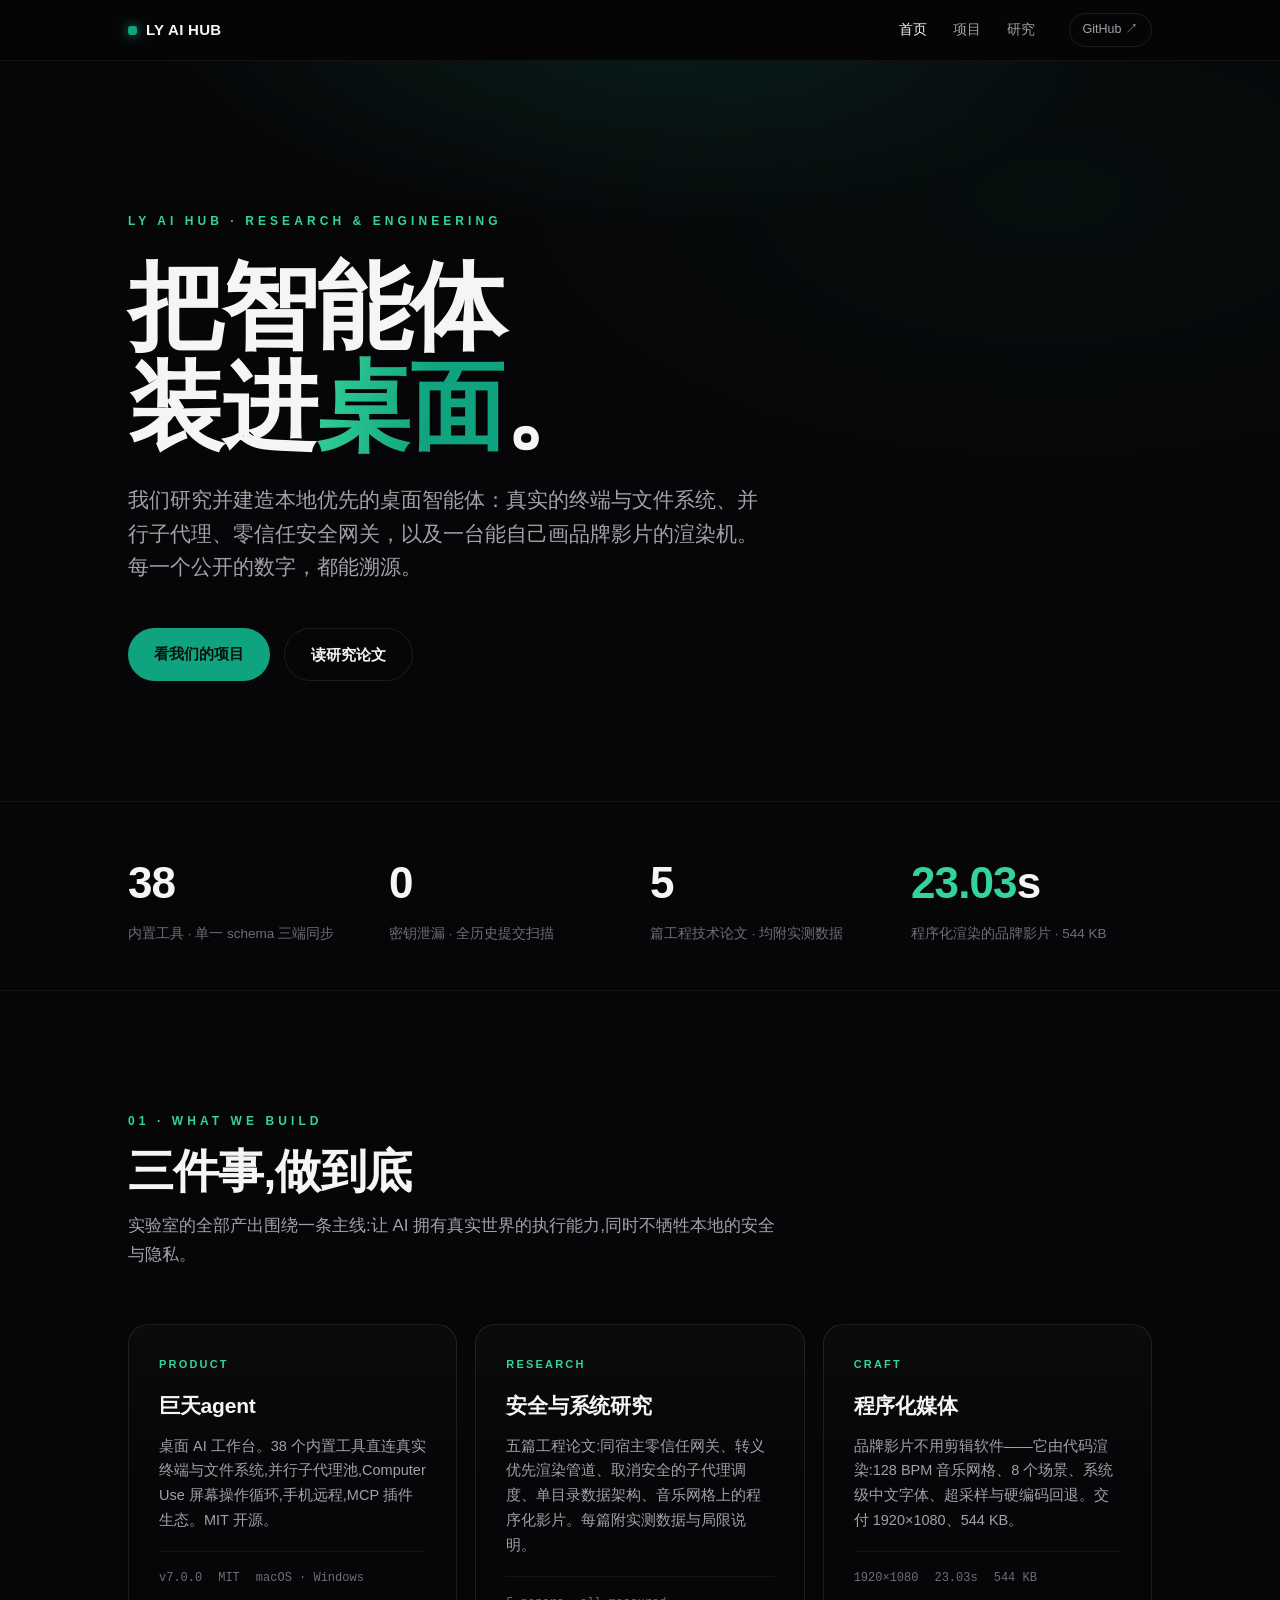
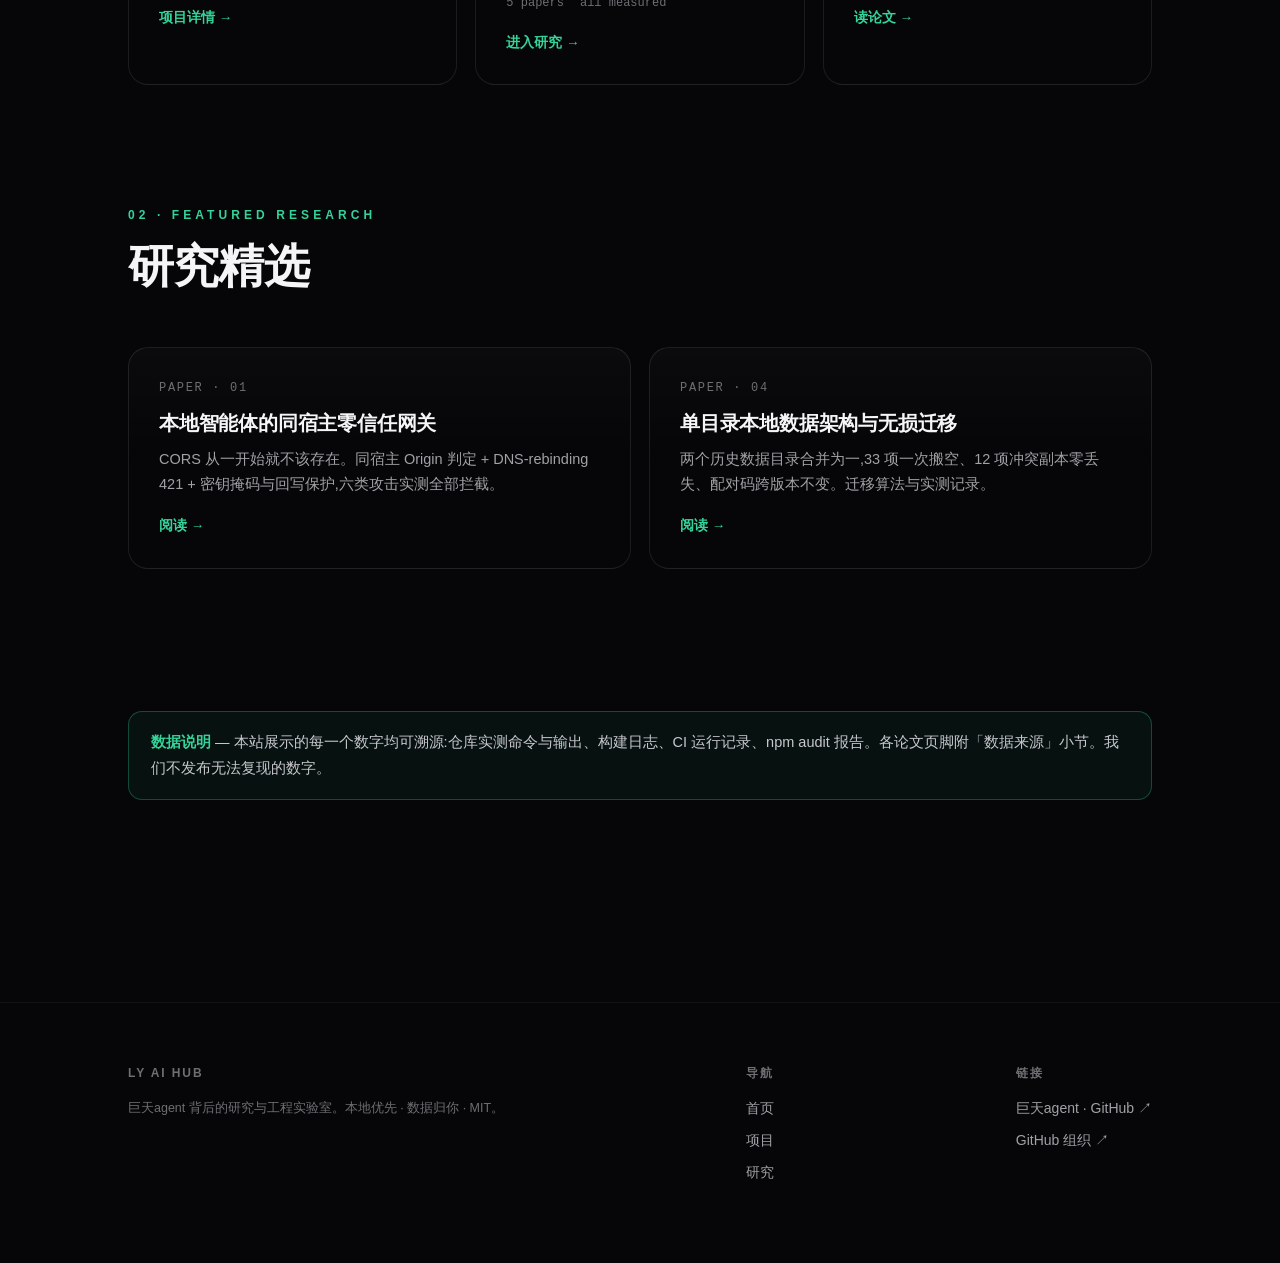
==== index.html @ 1303e7c9 "LY AI HUB 官网首版:设计系统 + 项目展示 + 5 篇实测研究论文 - 纯静态零依赖:一套手写暗色设计系统,内联 SVG 图表 - 项目页:巨天agent v7.0.0 / 影片渲染机 / " ====
<!DOCTYPE html>
<html lang="zh-CN">
<head>
<meta charset="UTF-8">
<meta name="viewport" content="width=device-width, initial-scale=1">
<title>LY AI HUB — 桌面智能体与程序化媒体实验室</title>
<meta name="description" content="LY AI HUB 是巨天agent 背后的研究与工程实验室：本地优先的桌面智能体、零信任安全网关、程序化品牌影片渲染。所有公开数字均可溯源。">
<link rel="stylesheet" href="assets/style.css">
</head>
<body>

<nav class="nav">
  <div class="nav-in">
    <a class="brand" href="index.html"><span class="dot"></span>LY AI HUB</a>
    <div class="links">
      <a href="index.html" class="on">首页</a>
      <a href="projects.html">项目</a>
      <a href="research.html">研究</a>
    </div>
    <a class="gh" href="https://github.com/deepseekv5" target="_blank" rel="noopener">GitHub ↗</a>
  </div>
</nav>

<header class="hero">
  <div class="wrap">
    <div class="kicker">LY AI HUB · Research &amp; Engineering</div>
    <h1>把智能体<br>装进<span class="g">桌面</span>。</h1>
    <p class="sub">我们研究并建造本地优先的桌面智能体：真实的终端与文件系统、并行子代理、零信任安全网关，以及一台能自己画品牌影片的渲染机。每一个公开的数字，都能溯源。</p>
    <div class="cta">
      <a class="btn p" href="projects.html">看我们的项目</a>
      <a class="btn g" href="research.html">读研究论文</a>
    </div>
  </div>
</header>

<div class="metrics">
  <div class="wrap">
    <div class="metric reveal"><div class="n">38</div><div class="l">内置工具 · 单一 schema 三端同步</div></div>
    <div class="metric reveal"><div class="n">0</div><div class="l">密钥泄漏 · 全历史提交扫描</div></div>
    <div class="metric reveal"><div class="n">5</div><div class="l">篇工程技术论文 · 均附实测数据</div></div>
    <div class="metric reveal"><div class="n"><em>23.03</em>s</div><div class="l">程序化渲染的品牌影片 · 544 KB</div></div>
  </div>
</div>

<section class="sec">
  <div class="wrap">
    <div class="sec-head reveal">
      <div class="kicker">01 · What we build</div>
      <h2>三件事,做到底</h2>
      <p>实验室的全部产出围绕一条主线:让 AI 拥有真实世界的执行能力,同时不牺牲本地的安全与隐私。</p>
    </div>
    <div class="grid c3">
      <div class="card reveal">
        <span class="tag">Product</span>
        <h3>巨天agent</h3>
        <p>桌面 AI 工作台。38 个内置工具直连真实终端与文件系统,并行子代理池,Computer Use 屏幕操作循环,手机远程,MCP 插件生态。MIT 开源。</p>
        <div class="meta"><span>v7.0.0</span><span>MIT</span><span>macOS · Windows</span></div>
        <a class="go" href="projects.html">项目详情 →</a>
      </div>
      <div class="card reveal">
        <span class="tag">Research</span>
        <h3>安全与系统研究</h3>
        <p>五篇工程论文:同宿主零信任网关、转义优先渲染管道、取消安全的子代理调度、单目录数据架构、音乐网格上的程序化影片。每篇附实测数据与局限说明。</p>
        <div class="meta"><span>5 papers</span><span>all measured</span></div>
        <a class="go" href="research.html">进入研究 →</a>
      </div>
      <div class="card reveal">
        <span class="tag">Craft</span>
        <h3>程序化媒体</h3>
        <p>品牌影片不用剪辑软件——它由代码渲染:128 BPM 音乐网格、8 个场景、系统级中文字体、超采样与硬编码回退。交付 1920×1080、544 KB。</p>
        <div class="meta"><span>1920×1080</span><span>23.03s</span><span>544 KB</span></div>
        <a class="go" href="research/p5-bpm-film-engine.html">读论文 →</a>
      </div>
    </div>
  </div>
</section>

<section class="sec" style="padding-top:0">
  <div class="wrap">
    <div class="sec-head reveal">
      <div class="kicker">02 · Featured research</div>
      <h2>研究精选</h2>
    </div>
    <div class="grid c2">
      <a class="card rcard reveal" href="research/p1-zero-trust-gateway.html">
        <span class="no">PAPER · 01</span>
        <h3>本地智能体的同宿主零信任网关</h3>
        <p>CORS 从一开始就不该存在。同宿主 Origin 判定 + DNS-rebinding 421 + 密钥掩码与回写保护,六类攻击实测全部拦截。</p>
        <span class="go">阅读 →</span>
      </a>
      <a class="card rcard reveal" href="research/p4-single-dir-data.html">
        <span class="no">PAPER · 04</span>
        <h3>单目录本地数据架构与无损迁移</h3>
        <p>两个历史数据目录合并为一,33 项一次搬空、12 项冲突副本零丢失、配对码跨版本不变。迁移算法与实测记录。</p>
        <span class="go">阅读 →</span>
      </a>
    </div>
  </div>
</section>

<section class="sec" style="padding-top:0">
  <div class="wrap">
    <div class="callout reveal">
      <b>数据说明</b> — 本站展示的每一个数字均可溯源:仓库实测命令与输出、构建日志、CI 运行记录、npm audit 报告。各论文页脚附「数据来源」小节。我们不发布无法复现的数字。
    </div>
  </div>
</section>

<footer>
  <div class="wrap">
    <div class="col">
      <b>LY AI HUB</b>
      <div class="fine">巨天agent 背后的研究与工程实验室。本地优先 · 数据归你 · MIT。</div>
    </div>
    <div class="col">
      <b>导航</b>
      <a href="index.html">首页</a>
      <a href="projects.html">项目</a>
      <a href="research.html">研究</a>
    </div>
    <div class="col">
      <b>链接</b>
      <a href="https://github.com/deepseekv5/jutian-agent" target="_blank" rel="noopener">巨天agent · GitHub ↗</a>
      <a href="https://github.com/deepseekv5" target="_blank" rel="noopener">GitHub 组织 ↗</a>
    </div>
  </div>
</footer>

<script>
  const io = new IntersectionObserver((es) => {
    es.forEach((e) => { if (e.isIntersecting) { e.target.classList.add('in'); io.unobserve(e.target); } });
  }, { threshold: 0.12 });
  document.querySelectorAll('.reveal').forEach((el) => io.observe(el));
</script>
</body>
</html>
---- assets/style.css ----
/* LY AI HUB — design system
   Dark, editorial, Apple-keynote cadence: huge light type, hairlines,
   generous void, one green. All numbers shown on the site are measured. */

:root {
  --bg: #060608;
  --bg-2: #0b0b0f;
  --ink: #f5f5f7;
  --ink-2: #a1a1a6;
  --ink-3: #6e6e73;
  --line: rgba(255, 255, 255, 0.09);
  --line-soft: rgba(255, 255, 255, 0.05);
  --green: #10a37f;
  --green-2: #34d399;
  --green-dim: rgba(16, 163, 127, 0.14);
  --max: 1080px;
  --font: -apple-system, BlinkMacSystemFont, "SF Pro Display", "PingFang SC",
    "Helvetica Neue", "Segoe UI", sans-serif;
  --mono: "SF Mono", ui-monospace, "JetBrains Mono", Menlo, monospace;
}

* { margin: 0; padding: 0; box-sizing: border-box; }

html { scroll-behavior: smooth; }

body {
  background: var(--bg);
  color: var(--ink);
  font-family: var(--font);
  font-size: 17px;
  line-height: 1.7;
  -webkit-font-smoothing: antialiased;
  text-rendering: optimizeLegibility;
}

::selection { background: rgba(16, 163, 127, 0.35); }

a { color: var(--ink); text-decoration: none; }

.wrap { max-width: var(--max); margin: 0 auto; padding: 0 28px; }

/* ── nav ─────────────────────────────────────────── */
.nav {
  position: sticky; top: 0; z-index: 50;
  backdrop-filter: blur(20px) saturate(1.4);
  -webkit-backdrop-filter: blur(20px) saturate(1.4);
  background: rgba(6, 6, 8, 0.72);
  border-bottom: 1px solid var(--line-soft);
}
.nav-in {
  max-width: var(--max); margin: 0 auto; padding: 0 28px;
  height: 60px; display: flex; align-items: center; gap: 34px;
}
.nav .brand {
  font-weight: 700; font-size: 15px; letter-spacing: 0.02em;
  display: flex; align-items: center; gap: 9px;
}
.nav .brand .dot {
  width: 9px; height: 9px; border-radius: 3px; background: var(--green);
  box-shadow: 0 0 12px rgba(52, 211, 153, 0.7);
}
.nav .links { margin-left: auto; display: flex; gap: 26px; }
.nav .links a {
  color: var(--ink-2); font-size: 13.5px; transition: color 0.2s;
}
.nav .links a:hover, .nav .links a.on { color: var(--ink); }
.nav .gh {
  font-size: 12.5px; color: var(--ink-2); border: 1px solid var(--line);
  padding: 5px 13px; border-radius: 99px; transition: 0.2s;
}
.nav .gh:hover { border-color: var(--green); color: var(--ink); }

/* ── hero ────────────────────────────────────────── */
.hero {
  position: relative; padding: 150px 0 120px; overflow: hidden;
}
.hero::before {
  content: ""; position: absolute; inset: 0; pointer-events: none;
  background:
    radial-gradient(700px 320px at 50% -60px, rgba(16, 163, 127, 0.16), transparent 70%),
    radial-gradient(900px 460px at 82% 18%, rgba(16, 163, 127, 0.05), transparent 65%);
}
.hero .wrap { position: relative; }
.kicker {
  font-size: 12px; letter-spacing: 0.34em; text-transform: uppercase;
  color: var(--green-2); font-weight: 600; margin-bottom: 26px;
}
.hero h1 {
  font-size: clamp(52px, 8.4vw, 96px); line-height: 1.04;
  font-weight: 650; letter-spacing: -0.022em; margin-bottom: 26px;
}
.hero h1 .g {
  background: linear-gradient(100deg, var(--green-2), var(--green) 60%);
  -webkit-background-clip: text; background-clip: text; color: transparent;
}
.hero .sub {
  font-size: 21px; color: var(--ink-2); max-width: 640px;
  font-weight: 400; line-height: 1.6;
}
.hero .cta { margin-top: 44px; display: flex; gap: 14px; flex-wrap: wrap; }
.btn {
  display: inline-block; padding: 13px 26px; border-radius: 99px;
  font-size: 15px; font-weight: 600; transition: 0.22s;
}
.btn.p { background: var(--green); color: #04120d; }
.btn.p:hover { background: var(--green-2); transform: translateY(-1px); }
.btn.g { border: 1px solid var(--line); color: var(--ink); }
.btn.g:hover { border-color: rgba(52, 211, 153, 0.5); }

/* ── metrics strip ───────────────────────────────── */
.metrics { border-top: 1px solid var(--line-soft); border-bottom: 1px solid var(--line-soft); }
.metrics .wrap {
  display: grid; grid-template-columns: repeat(4, 1fr); gap: 20px; padding: 44px 28px;
}
.metric .n {
  font-size: 44px; font-weight: 650; letter-spacing: -0.02em;
  font-variant-numeric: tabular-nums;
}
.metric .n em { font-style: normal; color: var(--green-2); }
.metric .l { color: var(--ink-3); font-size: 13.5px; margin-top: 2px; }

/* ── sections ────────────────────────────────────── */
.sec { padding: 120px 0; }
.sec-head { margin-bottom: 54px; }
.sec-head .kicker { margin-bottom: 14px; }
.sec-head h2 {
  font-size: clamp(30px, 4.4vw, 46px); font-weight: 650;
  letter-spacing: -0.018em; line-height: 1.15;
}
.sec-head p { color: var(--ink-2); margin-top: 14px; max-width: 660px; }

/* ── cards ───────────────────────────────────────── */
.grid { display: grid; gap: 18px; }
.grid.c2 { grid-template-columns: 1fr 1fr; }
.grid.c3 { grid-template-columns: 1fr 1fr 1fr; }
.card {
  border: 1px solid var(--line); border-radius: 20px; padding: 30px 30px 28px;
  background: linear-gradient(180deg, rgba(255, 255, 255, 0.022), transparent 55%);
  transition: transform 0.25s, border-color 0.25s; position: relative; overflow: hidden;
}
.card:hover { transform: translateY(-4px); border-color: rgba(52, 211, 153, 0.35); }
.card .tag {
  font-size: 11px; letter-spacing: 0.2em; text-transform: uppercase;
  color: var(--green-2); font-weight: 600; margin-bottom: 14px; display: block;
}
.card h3 { font-size: 21px; font-weight: 650; letter-spacing: -0.01em; margin-bottom: 10px; }
.card p { color: var(--ink-2); font-size: 14.5px; line-height: 1.72; }
.card .go {
  display: inline-block; margin-top: 18px; font-size: 13.5px;
  color: var(--green-2); font-weight: 600;
}
.card .meta {
  margin-top: 18px; padding-top: 16px; border-top: 1px solid var(--line-soft);
  display: flex; gap: 16px; flex-wrap: wrap;
}
.card .meta span { font-size: 12px; color: var(--ink-3); font-family: var(--mono); }

/* ── research cards ──────────────────────────────── */
.rcard { display: block; }
.rcard .no {
  font-family: var(--mono); font-size: 12px; color: var(--ink-3);
  letter-spacing: 0.14em; margin-bottom: 12px; display: block;
}
.rcard h3 { font-size: 19.5px; line-height: 1.4; }

/* ── paper page ──────────────────────────────────── */
.paper-hero {
  padding: 130px 0 70px; position: relative; overflow: hidden;
  border-bottom: 1px solid var(--line-soft);
}
.paper-hero::before {
  content: ""; position: absolute; inset: 0; pointer-events: none;
  background: radial-gradient(640px 300px at 20% -40px, rgba(16, 163, 127, 0.13), transparent 70%);
}
.paper-hero .wrap { position: relative; }
.paper-hero .no {
  font-family: var(--mono); color: var(--ink-3); font-size: 13px;
  letter-spacing: 0.2em; display: block; margin-bottom: 22px;
}
.paper-hero h1 {
  font-size: clamp(34px, 5.4vw, 56px); font-weight: 650;
  letter-spacing: -0.02em; line-height: 1.14; max-width: 860px;
}
.paper-hero .en {
  color: var(--ink-3); font-size: 15px; margin-top: 16px; font-weight: 500;
}
.paper-hero .meta {
  margin-top: 34px; display: flex; gap: 12px; flex-wrap: wrap;
}
.chip {
  font-size: 12px; font-family: var(--mono); color: var(--ink-2);
  border: 1px solid var(--line); padding: 6px 13px; border-radius: 99px;
}
.chip.g { color: var(--green-2); border-color: rgba(52, 211, 153, 0.4); }

.abstract {
  border-left: 2px solid var(--green); padding: 6px 0 6px 26px;
  margin: 60px 0 0; color: var(--ink-2); font-size: 16.5px; max-width: 780px;
}
.abstract b { color: var(--ink); font-weight: 600; }

.paper .wrap { max-width: 860px; }
.paper section { padding: 54px 0 8px; }
.paper h2 {
  font-size: 27px; font-weight: 650; letter-spacing: -0.015em;
  margin-bottom: 22px; padding-top: 8px;
}
.paper h2 .idx {
  color: var(--green-2); font-family: var(--mono); font-size: 15px;
  margin-right: 12px; font-weight: 600;
}
.paper p, .paper li { color: #c7c7cc; font-size: 16px; line-height: 1.85; }
.paper ul, .paper ol { padding-left: 22px; margin: 12px 0; }
.paper li { margin: 7px 0; }
.paper code {
  font-family: var(--mono); font-size: 13px; background: rgba(255, 255, 255, 0.06);
  padding: 2px 7px; border-radius: 6px; color: #7dd8bd;
}
.paper pre {
  background: #0a0a0e; border: 1px solid var(--line-soft); border-radius: 14px;
  padding: 20px 22px; overflow-x: auto; margin: 18px 0;
}
.paper pre code { background: none; padding: 0; color: #b8e6d4; line-height: 1.75; }
.paper .file {
  font-family: var(--mono); font-size: 12.5px; color: var(--ink-3);
  margin-top: 14px;
}
.paper .file b { color: var(--green-2); font-weight: 500; }

/* metrics grid inside papers */
.pmetrics {
  display: grid; grid-template-columns: repeat(auto-fit, minmax(150px, 1fr));
  gap: 14px; margin: 26px 0;
}
.pmetrics .pm {
  border: 1px solid var(--line); border-radius: 14px; padding: 18px 18px 15px;
  background: var(--bg-2);
}
.pmetrics .pm .v {
  font-size: 27px; font-weight: 650; font-variant-numeric: tabular-nums;
  letter-spacing: -0.01em;
}
.pmetrics .pm .v em { font-style: normal; color: var(--green-2); }
.pmetrics .pm .k { font-size: 12px; color: var(--ink-3); margin-top: 3px; line-height: 1.5; }

/* figures */
figure.fig { margin: 30px 0 8px; }
figure.fig figcaption, .fig-cap {
  font-size: 12.5px; color: var(--ink-3); margin: 12px 2px 0;
  line-height: 1.65;
}
.fig-cap b { color: var(--ink-2); font-weight: 600; }
.badge-meas {
  display: inline-block; font-size: 10.5px; font-family: var(--mono);
  color: var(--green-2); border: 1px solid rgba(52, 211, 153, 0.4);
  border-radius: 5px; padding: 1px 7px; margin-left: 8px; vertical-align: 2px;
}
figure svg { display: block; width: 100%; height: auto; }

/* tables */
.paper table { width: 100%; border-collapse: collapse; margin: 20px 0; font-size: 14px; }
.paper th, .paper td {
  text-align: left; padding: 11px 14px; border-bottom: 1px solid var(--line-soft);
}
.paper th { color: var(--ink-3); font-weight: 600; font-size: 12px; letter-spacing: 0.08em; text-transform: uppercase; }
.paper td { color: #c7c7cc; }
.paper td.ok { color: var(--green-2); font-family: var(--mono); font-size: 13px; }
.paper td.mono { font-family: var(--mono); font-size: 13px; }

.callout {
  border: 1px solid rgba(52, 211, 153, 0.3); background: rgba(16, 163, 127, 0.07);
  border-radius: 14px; padding: 18px 22px; margin: 22px 0; font-size: 14.5px;
  color: #c7c7cc; line-height: 1.75;
}
.callout b { color: var(--green-2); }

/* paper nav footer */
.pnav {
  border-top: 1px solid var(--line-soft); margin-top: 80px; padding: 34px 0 20px;
  display: flex; justify-content: space-between; gap: 20px;
}
.pnav a { color: var(--ink-2); font-size: 14px; }
.pnav a:hover { color: var(--green-2); }
.pnav .back { color: var(--green-2); font-weight: 600; }

/* footer */
footer {
  border-top: 1px solid var(--line-soft); padding: 60px 0 70px; margin-top: 60px;
}
footer .wrap {
  display: flex; justify-content: space-between; gap: 30px; flex-wrap: wrap;
}
footer .col b {
  display: block; font-size: 12px; letter-spacing: 0.16em; text-transform: uppercase;
  color: var(--ink-3); margin-bottom: 14px; font-weight: 600;
}
footer .col a { display: block; color: var(--ink-2); font-size: 14px; margin: 8px 0; }
footer .col a:hover { color: var(--ink); }
footer .fine { color: var(--ink-3); font-size: 12.5px; max-width: 420px; line-height: 1.8; }

/* reveal */
.reveal { opacity: 0; transform: translateY(22px); transition: opacity 0.7s ease, transform 0.7s ease; }
.reveal.in { opacity: 1; transform: none; }
@media (prefers-reduced-motion: reduce) { .reveal { opacity: 1; transform: none; transition: none; } }

@media (max-width: 860px) {
  .grid.c2, .grid.c3 { grid-template-columns: 1fr; }
  .metrics .wrap { grid-template-columns: repeat(2, 1fr); }
  .hero { padding: 100px 0 80px; }
  .sec { padding: 80px 0; }
}
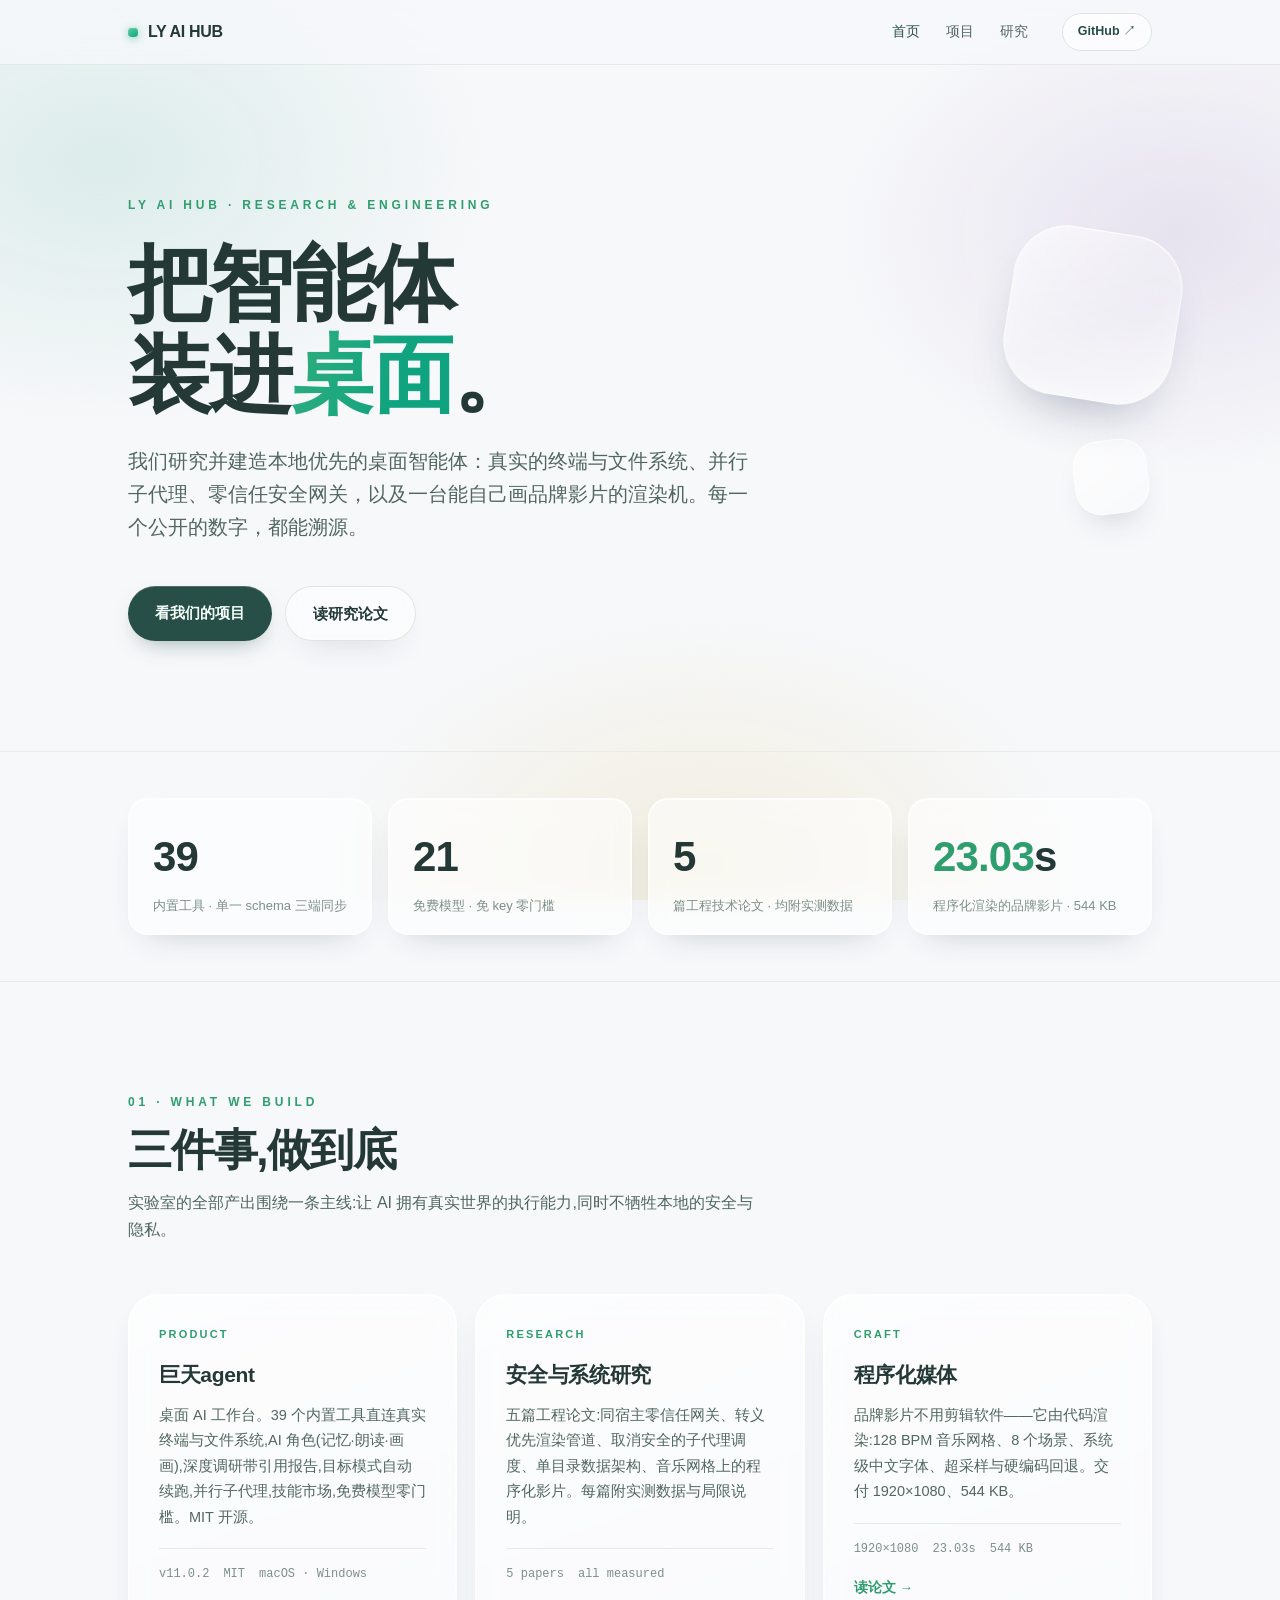
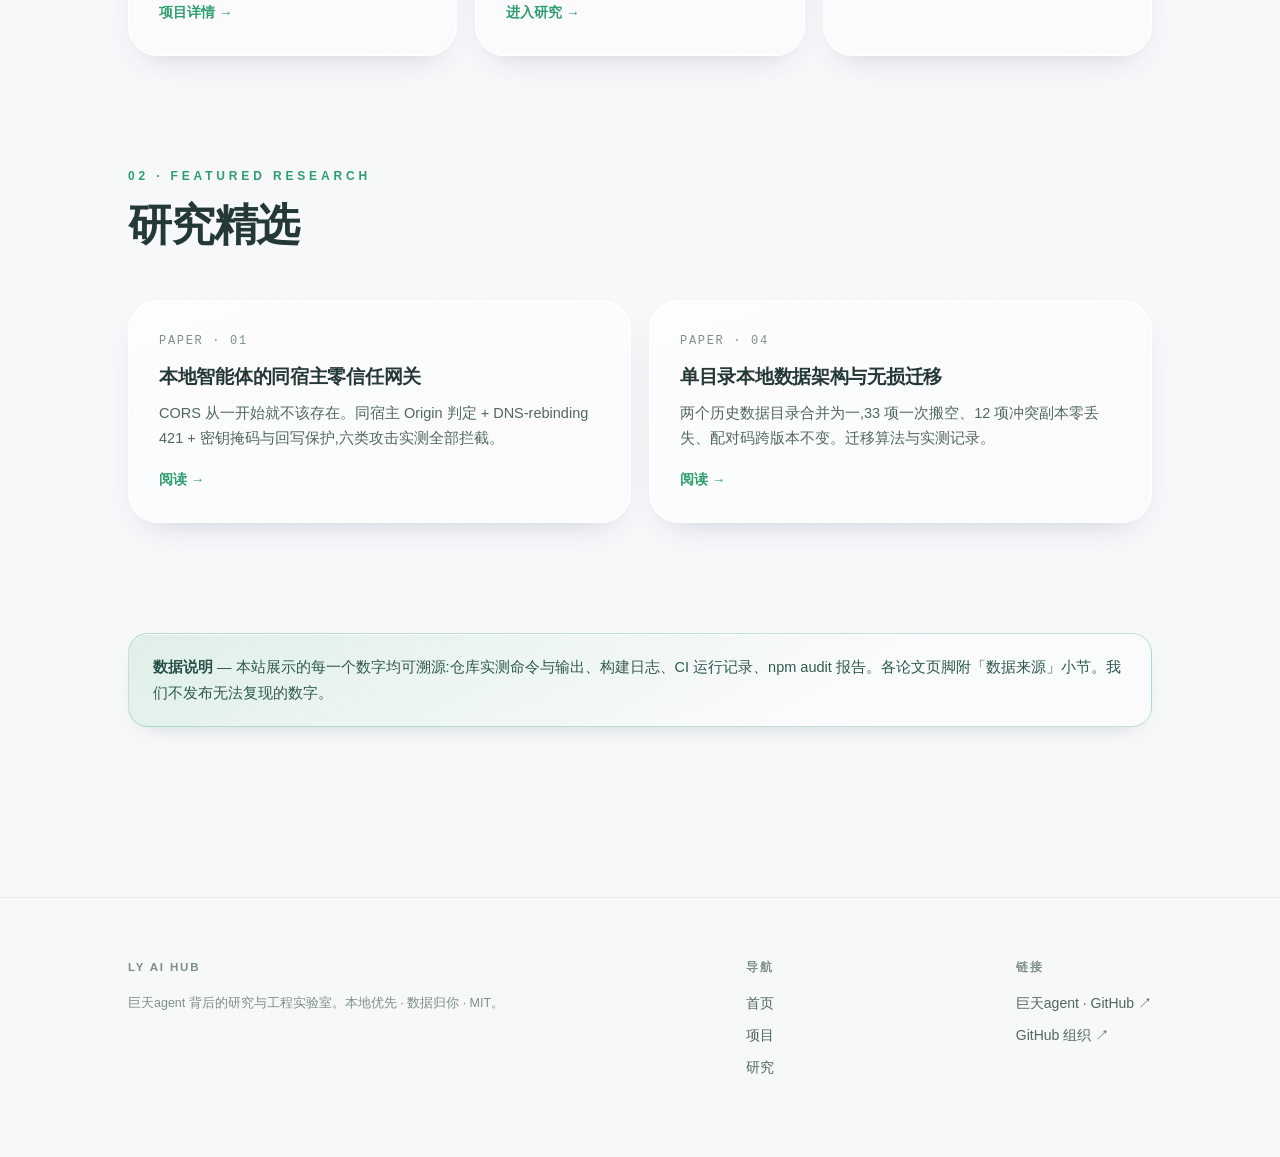
==== commit a45d518d: "内容对齐 v11.0.2:39 工具/免费模型 21/移除 Computer Use 表述/版本 v11" ====
--- a/index.html
+++ b/index.html
@@ -35,8 +35,8 @@
 
 <div class="metrics">
   <div class="wrap">
-    <div class="metric reveal"><div class="n">38</div><div class="l">内置工具 · 单一 schema 三端同步</div></div>
-    <div class="metric reveal"><div class="n">0</div><div class="l">密钥泄漏 · 全历史提交扫描</div></div>
+    <div class="metric reveal"><div class="n">39</div><div class="l">内置工具 · 单一 schema 三端同步</div></div>
+    <div class="metric reveal"><div class="n">21</div><div class="l">免费模型 · 免 key 零门槛</div></div>
     <div class="metric reveal"><div class="n">5</div><div class="l">篇工程技术论文 · 均附实测数据</div></div>
     <div class="metric reveal"><div class="n"><em>23.03</em>s</div><div class="l">程序化渲染的品牌影片 · 544 KB</div></div>
   </div>
@@ -53,8 +53,8 @@
       <div class="card reveal">
         <span class="tag">Product</span>
         <h3>巨天agent</h3>
-        <p>桌面 AI 工作台。38 个内置工具直连真实终端与文件系统,并行子代理池,Computer Use 屏幕操作循环,手机远程,MCP 插件生态。MIT 开源。</p>
-        <div class="meta"><span>v7.0.0</span><span>MIT</span><span>macOS · Windows</span></div>
+        <p>桌面 AI 工作台。39 个内置工具直连真实终端与文件系统,AI 角色(记忆·朗读·画画),深度调研带引用报告,目标模式自动续跑,并行子代理,技能市场,免费模型零门槛。MIT 开源。</p>
+        <div class="meta"><span>v11.0.2</span><span>MIT</span><span>macOS · Windows</span></div>
         <a class="go" href="projects.html">项目详情 →</a>
       </div>
       <div class="card reveal">
--- a/assets/style.css
+++ b/assets/style.css
@@ -1,26 +1,32 @@
-/* LY AI HUB — design system
-   Dark, editorial, Apple-keynote cadence: huge light type, hairlines,
-   generous void, one green. All numbers shown on the site are measured. */
+/* LY AI HUB — liquid glass design system
+   学习自「液态玻璃」展示稿:亮色纸面 + 玻璃拟态面板 + 白色 inset 高光 +
+   大圆角 + 弹簧曲线。所有数字均为实测,来源见各论文页脚。 */
 
 :root {
-  --bg: #060608;
-  --bg-2: #0b0b0f;
-  --ink: #f5f5f7;
-  --ink-2: #a1a1a6;
-  --ink-3: #6e6e73;
-  --line: rgba(255, 255, 255, 0.09);
-  --line-soft: rgba(255, 255, 255, 0.05);
+  --bg: #f7f8fa;
+  --ink: #243936;
+  --ink-2: #51675f;
+  --ink-3: #7d8f88;
+  --line: #dbe4e1;
+  --line-soft: #e6ede9;
   --green: #10a37f;
-  --green-2: #34d399;
-  --green-dim: rgba(16, 163, 127, 0.14);
+  --green-2: #2f9e6e;
+  --green-deep: #274f47;
+  --green-ink: #1f6b4d;
+  --glass: rgba(255, 255, 255, 0.55);
+  --glass-strong: rgba(255, 255, 255, 0.72);
+  --glass-hi: inset 0 1px 0 rgba(255, 255, 255, 0.9), inset 0 0 0 1px rgba(255, 255, 255, 0.4);
+  --glass-shadow: 0 14px 34px -20px rgba(33, 53, 82, 0.30);
+  --r-panel: 30px;
+  --r-card: 20px;
   --max: 1080px;
+  --spring: cubic-bezier(0.16, 1, 0.3, 1);
   --font: -apple-system, BlinkMacSystemFont, "SF Pro Display", "PingFang SC",
     "Helvetica Neue", "Segoe UI", sans-serif;
   --mono: "SF Mono", ui-monospace, "JetBrains Mono", Menlo, monospace;
 }
 
 * { margin: 0; padding: 0; box-sizing: border-box; }
-
 html { scroll-behavior: smooth; }
 
 body {
@@ -31,281 +37,309 @@
   line-height: 1.7;
   -webkit-font-smoothing: antialiased;
   text-rendering: optimizeLegibility;
-}
-
-::selection { background: rgba(16, 163, 127, 0.35); }
-
+  position: relative;
+}
+
+/* 柔和色场:薄荷 / 薰衣草 / 暖沙,玻璃面板浮在其上 */
+body::before {
+  content: ""; position: fixed; inset: 0; z-index: -1; pointer-events: none;
+  background:
+    radial-gradient(ellipse 620px 420px at 8% 18%, rgba(182, 220, 214, 0.42), transparent 62%),
+    radial-gradient(ellipse 560px 400px at 92% 26%, rgba(199, 185, 219, 0.34), transparent 60%),
+    radial-gradient(ellipse 640px 420px at 55% 96%, rgba(229, 214, 161, 0.30), transparent 58%);
+}
+
+::selection { background: rgba(47, 158, 110, 0.25); }
 a { color: var(--ink); text-decoration: none; }
-
 .wrap { max-width: var(--max); margin: 0 auto; padding: 0 28px; }
 
-/* ── nav ─────────────────────────────────────────── */
+/* ── 磨砂导航 ─────────────────────────────────── */
 .nav {
   position: sticky; top: 0; z-index: 50;
-  backdrop-filter: blur(20px) saturate(1.4);
-  -webkit-backdrop-filter: blur(20px) saturate(1.4);
-  background: rgba(6, 6, 8, 0.72);
-  border-bottom: 1px solid var(--line-soft);
+  background: rgba(247, 248, 250, 0.78);
+  backdrop-filter: blur(18px) saturate(1.4);
+  -webkit-backdrop-filter: blur(18px) saturate(1.4);
+  border-bottom: 1px solid rgba(219, 228, 225, 0.75);
 }
 .nav-in {
   max-width: var(--max); margin: 0 auto; padding: 0 28px;
-  height: 60px; display: flex; align-items: center; gap: 34px;
+  height: 64px; display: flex; align-items: center; gap: 34px;
 }
 .nav .brand {
-  font-weight: 700; font-size: 15px; letter-spacing: 0.02em;
-  display: flex; align-items: center; gap: 9px;
+  font-weight: 650; font-size: 16px; letter-spacing: -0.02em;
+  display: flex; align-items: center; gap: 10px; white-space: nowrap;
 }
 .nav .brand .dot {
-  width: 9px; height: 9px; border-radius: 3px; background: var(--green);
-  box-shadow: 0 0 12px rgba(52, 211, 153, 0.7);
+  width: 10px; height: 10px; border-radius: 3.5px;
+  background: linear-gradient(145deg, #5fd0a2, var(--green));
+  box-shadow: inset 0 1px 1px rgba(255, 255, 255, 0.8), 0 2px 8px rgba(16, 163, 127, 0.45);
 }
 .nav .links { margin-left: auto; display: flex; gap: 26px; }
-.nav .links a {
-  color: var(--ink-2); font-size: 13.5px; transition: color 0.2s;
-}
-.nav .links a:hover, .nav .links a.on { color: var(--ink); }
+.nav .links a { color: var(--ink-2); font-size: 13.5px; font-weight: 500; transition: color 0.2s; }
+.nav .links a:hover, .nav .links a.on { color: var(--green-deep); }
 .nav .gh {
-  font-size: 12.5px; color: var(--ink-2); border: 1px solid var(--line);
-  padding: 5px 13px; border-radius: 99px; transition: 0.2s;
-}
-.nav .gh:hover { border-color: var(--green); color: var(--ink); }
-
-/* ── hero ────────────────────────────────────────── */
-.hero {
-  position: relative; padding: 150px 0 120px; overflow: hidden;
-}
-.hero::before {
-  content: ""; position: absolute; inset: 0; pointer-events: none;
-  background:
-    radial-gradient(700px 320px at 50% -60px, rgba(16, 163, 127, 0.16), transparent 70%),
-    radial-gradient(900px 460px at 82% 18%, rgba(16, 163, 127, 0.05), transparent 65%);
-}
+  font-size: 12.5px; font-weight: 550; color: var(--green-deep);
+  background: rgba(255, 255, 255, 0.6); border: 1px solid var(--line);
+  padding: 7px 15px; border-radius: 999px; transition: 0.2s;
+  box-shadow: inset 0 1px 0 rgba(255, 255, 255, 0.9);
+}
+.nav .gh:hover { background: #fff; border-color: #c8d6d0; transform: translateY(-1px); }
+
+/* ── hero ─────────────────────────────────────── */
+.hero { position: relative; padding: 130px 0 110px; overflow: hidden; }
 .hero .wrap { position: relative; }
 .kicker {
-  font-size: 12px; letter-spacing: 0.34em; text-transform: uppercase;
-  color: var(--green-2); font-weight: 600; margin-bottom: 26px;
+  font-size: 12px; letter-spacing: 0.32em; text-transform: uppercase;
+  color: var(--green-2); font-weight: 650; margin-bottom: 24px;
 }
 .hero h1 {
-  font-size: clamp(52px, 8.4vw, 96px); line-height: 1.04;
-  font-weight: 650; letter-spacing: -0.022em; margin-bottom: 26px;
+  font-size: clamp(48px, 7.2vw, 84px); line-height: 1.08;
+  font-weight: 600; letter-spacing: -0.032em; margin-bottom: 24px;
 }
 .hero h1 .g {
-  background: linear-gradient(100deg, var(--green-2), var(--green) 60%);
+  background: linear-gradient(105deg, #2fae7d, var(--green) 65%);
   -webkit-background-clip: text; background-clip: text; color: transparent;
 }
 .hero .sub {
-  font-size: 21px; color: var(--ink-2); max-width: 640px;
-  font-weight: 400; line-height: 1.6;
-}
-.hero .cta { margin-top: 44px; display: flex; gap: 14px; flex-wrap: wrap; }
+  font-size: 20px; color: var(--ink-2); max-width: 620px;
+  font-weight: 400; line-height: 1.65;
+}
+.hero .cta { margin-top: 42px; display: flex; gap: 13px; flex-wrap: wrap; }
 .btn {
-  display: inline-block; padding: 13px 26px; border-radius: 99px;
-  font-size: 15px; font-weight: 600; transition: 0.22s;
-}
-.btn.p { background: var(--green); color: #04120d; }
-.btn.p:hover { background: var(--green-2); transform: translateY(-1px); }
-.btn.g { border: 1px solid var(--line); color: var(--ink); }
-.btn.g:hover { border-color: rgba(52, 211, 153, 0.5); }
-
-/* ── metrics strip ───────────────────────────────── */
+  display: inline-block; padding: 14px 27px; border-radius: 999px;
+  font-size: 15px; font-weight: 600; transition: transform 0.25s var(--spring), background 0.2s, box-shadow 0.25s;
+}
+.btn.p { background: var(--green-deep); color: #f4fff9; box-shadow: 0 10px 24px -12px rgba(39, 79, 71, 0.55), inset 0 1px 0 rgba(255, 255, 255, 0.18); }
+.btn.p:hover { background: #1d423a; transform: translateY(-2px); }
+.btn.g {
+  background: var(--glass); color: var(--ink);
+  border: 1px solid rgba(36, 57, 54, 0.12);
+  box-shadow: var(--glass-hi), var(--glass-shadow);
+  backdrop-filter: blur(10px); -webkit-backdrop-filter: blur(10px);
+}
+.btn.g:hover { background: #fff; transform: translateY(-2px); }
+
+/* 玻璃浮标:hero 右侧的装饰镜片 */
+.hero::after {
+  content: ""; position: absolute; right: 8%; top: 24%;
+  width: 170px; height: 170px; border-radius: 54px;
+  background: linear-gradient(150deg, rgba(255, 255, 255, 0.62), rgba(255, 255, 255, 0.18) 55%, rgba(255, 255, 255, 0.42));
+  box-shadow: inset 0 1px 1px rgba(255, 255, 255, 0.95), inset 0 -10px 24px rgba(255, 255, 255, 0.28),
+    inset 0 0 0 1px rgba(255, 255, 255, 0.5), 0 26px 50px -26px rgba(33, 53, 82, 0.38);
+  backdrop-filter: blur(6px); -webkit-backdrop-filter: blur(6px);
+  transform: rotate(9deg);
+  animation: float 7s ease-in-out infinite alternate;
+  pointer-events: none;
+}
+.hero::before {
+  content: ""; position: absolute; right: calc(8% + 30px); top: calc(24% + 210px);
+  width: 74px; height: 74px; border-radius: 26px;
+  background: linear-gradient(150deg, rgba(255, 255, 255, 0.7), rgba(255, 255, 255, 0.25));
+  box-shadow: inset 0 1px 1px rgba(255, 255, 255, 0.95), inset 0 0 0 1px rgba(255, 255, 255, 0.55),
+    0 18px 34px -20px rgba(33, 53, 82, 0.35);
+  transform: rotate(-7deg);
+  animation: float 9s 0.8s ease-in-out infinite alternate-reverse;
+  pointer-events: none;
+}
+@keyframes float {
+  from { translate: 0 -10px; }
+  to { translate: 0 14px; }
+}
+
+/* ── 指标带:玻璃砖 ───────────────────────────── */
 .metrics { border-top: 1px solid var(--line-soft); border-bottom: 1px solid var(--line-soft); }
 .metrics .wrap {
-  display: grid; grid-template-columns: repeat(4, 1fr); gap: 20px; padding: 44px 28px;
+  display: grid; grid-template-columns: repeat(4, 1fr); gap: 16px; padding: 46px 28px;
+}
+.metric {
+  border-radius: var(--r-card); padding: 22px 24px 18px;
+  background: var(--glass); border: 1px solid rgba(255, 255, 255, 0.65);
+  box-shadow: var(--glass-hi), var(--glass-shadow);
+  backdrop-filter: blur(12px); -webkit-backdrop-filter: blur(12px);
 }
 .metric .n {
-  font-size: 44px; font-weight: 650; letter-spacing: -0.02em;
-  font-variant-numeric: tabular-nums;
+  font-size: 42px; font-weight: 650; letter-spacing: -0.02em;
+  font-variant-numeric: tabular-nums; color: var(--ink);
 }
 .metric .n em { font-style: normal; color: var(--green-2); }
-.metric .l { color: var(--ink-3); font-size: 13.5px; margin-top: 2px; }
-
-/* ── sections ────────────────────────────────────── */
-.sec { padding: 120px 0; }
-.sec-head { margin-bottom: 54px; }
-.sec-head .kicker { margin-bottom: 14px; }
+.metric .l { color: var(--ink-3); font-size: 13px; margin-top: 3px; line-height: 1.55; }
+
+/* ── 章节 ─────────────────────────────────────── */
+.sec { padding: 110px 0; }
+.sec-head { margin-bottom: 50px; }
+.sec-head .kicker { margin-bottom: 12px; }
 .sec-head h2 {
-  font-size: clamp(30px, 4.4vw, 46px); font-weight: 650;
-  letter-spacing: -0.018em; line-height: 1.15;
-}
-.sec-head p { color: var(--ink-2); margin-top: 14px; max-width: 660px; }
-
-/* ── cards ───────────────────────────────────────── */
+  font-size: clamp(30px, 4.2vw, 44px); font-weight: 600;
+  letter-spacing: -0.028em; line-height: 1.16;
+}
+.sec-head p { color: var(--ink-2); margin-top: 14px; max-width: 640px; font-size: 16px; }
+
+/* ── 玻璃卡片 ─────────────────────────────────── */
 .grid { display: grid; gap: 18px; }
 .grid.c2 { grid-template-columns: 1fr 1fr; }
 .grid.c3 { grid-template-columns: 1fr 1fr 1fr; }
 .card {
-  border: 1px solid var(--line); border-radius: 20px; padding: 30px 30px 28px;
-  background: linear-gradient(180deg, rgba(255, 255, 255, 0.022), transparent 55%);
-  transition: transform 0.25s, border-color 0.25s; position: relative; overflow: hidden;
-}
-.card:hover { transform: translateY(-4px); border-color: rgba(52, 211, 153, 0.35); }
+  border-radius: var(--r-panel); padding: 30px 30px 28px;
+  background: linear-gradient(160deg, rgba(255, 255, 255, 0.66), rgba(255, 255, 255, 0.38));
+  border: 1px solid rgba(255, 255, 255, 0.7);
+  box-shadow: var(--glass-hi), var(--glass-shadow);
+  backdrop-filter: blur(14px) saturate(1.3); -webkit-backdrop-filter: blur(14px) saturate(1.3);
+  transition: transform 0.35s var(--spring), box-shadow 0.35s var(--spring);
+  position: relative; overflow: hidden; display: block;
+}
+.card:hover {
+  transform: translateY(-5px);
+  box-shadow: var(--glass-hi), 0 26px 48px -22px rgba(33, 53, 82, 0.38);
+}
 .card .tag {
   font-size: 11px; letter-spacing: 0.2em; text-transform: uppercase;
-  color: var(--green-2); font-weight: 600; margin-bottom: 14px; display: block;
-}
-.card h3 { font-size: 21px; font-weight: 650; letter-spacing: -0.01em; margin-bottom: 10px; }
-.card p { color: var(--ink-2); font-size: 14.5px; line-height: 1.72; }
-.card .go {
-  display: inline-block; margin-top: 18px; font-size: 13.5px;
-  color: var(--green-2); font-weight: 600;
-}
+  color: var(--green-2); font-weight: 650; margin-bottom: 14px; display: block;
+}
+.card h3 { font-size: 21px; font-weight: 650; letter-spacing: -0.015em; margin-bottom: 10px; }
+.card p { color: var(--ink-2); font-size: 14.5px; line-height: 1.75; }
+.card p b { color: var(--ink); font-weight: 600; }
+.card .go { display: inline-block; margin-top: 18px; font-size: 13.5px; color: var(--green-2); font-weight: 650; }
 .card .meta {
-  margin-top: 18px; padding-top: 16px; border-top: 1px solid var(--line-soft);
-  display: flex; gap: 16px; flex-wrap: wrap;
+  margin-top: 18px; padding-top: 15px; border-top: 1px solid rgba(219, 228, 225, 0.7);
+  display: flex; gap: 14px; flex-wrap: wrap;
 }
 .card .meta span { font-size: 12px; color: var(--ink-3); font-family: var(--mono); }
 
-/* ── research cards ──────────────────────────────── */
-.rcard { display: block; }
 .rcard .no {
   font-family: var(--mono); font-size: 12px; color: var(--ink-3);
   letter-spacing: 0.14em; margin-bottom: 12px; display: block;
 }
-.rcard h3 { font-size: 19.5px; line-height: 1.4; }
-
-/* ── paper page ──────────────────────────────────── */
+.rcard h3 { font-size: 19px; line-height: 1.45; }
+
+/* callout:薄荷玻璃 */
+.callout {
+  border: 1px solid rgba(47, 158, 110, 0.28); border-radius: var(--r-card);
+  background: linear-gradient(150deg, rgba(82, 187, 131, 0.14), rgba(255, 255, 255, 0.4) 70%);
+  box-shadow: inset 0 1px 0 rgba(255, 255, 255, 0.8), 0 10px 26px -18px rgba(39, 79, 71, 0.4);
+  padding: 20px 24px; font-size: 14.5px; color: #2f5a4a; line-height: 1.8;
+  backdrop-filter: blur(8px); -webkit-backdrop-filter: blur(8px);
+}
+.callout b { color: var(--green-deep); }
+
+/* ── 论文页 ───────────────────────────────────── */
 .paper-hero {
-  padding: 130px 0 70px; position: relative; overflow: hidden;
+  padding: 120px 0 70px; position: relative; overflow: hidden;
   border-bottom: 1px solid var(--line-soft);
-}
-.paper-hero::before {
-  content: ""; position: absolute; inset: 0; pointer-events: none;
-  background: radial-gradient(640px 300px at 20% -40px, rgba(16, 163, 127, 0.13), transparent 70%);
 }
 .paper-hero .wrap { position: relative; }
 .paper-hero .no {
   font-family: var(--mono); color: var(--ink-3); font-size: 13px;
-  letter-spacing: 0.2em; display: block; margin-bottom: 22px;
+  letter-spacing: 0.2em; display: block; margin-bottom: 20px;
 }
 .paper-hero h1 {
-  font-size: clamp(34px, 5.4vw, 56px); font-weight: 650;
-  letter-spacing: -0.02em; line-height: 1.14; max-width: 860px;
-}
-.paper-hero .en {
-  color: var(--ink-3); font-size: 15px; margin-top: 16px; font-weight: 500;
-}
-.paper-hero .meta {
-  margin-top: 34px; display: flex; gap: 12px; flex-wrap: wrap;
-}
+  font-size: clamp(32px, 5.2vw, 54px); font-weight: 600;
+  letter-spacing: -0.028em; line-height: 1.16; max-width: 840px;
+}
+.paper-hero .en { color: var(--ink-3); font-size: 15px; margin-top: 14px; font-weight: 500; }
+.paper-hero .meta { margin-top: 30px; display: flex; gap: 10px; flex-wrap: wrap; }
 .chip {
   font-size: 12px; font-family: var(--mono); color: var(--ink-2);
-  border: 1px solid var(--line); padding: 6px 13px; border-radius: 99px;
-}
-.chip.g { color: var(--green-2); border-color: rgba(52, 211, 153, 0.4); }
+  background: var(--glass); border: 1px solid rgba(36, 57, 54, 0.1);
+  padding: 6px 14px; border-radius: 999px;
+  box-shadow: inset 0 1px 0 rgba(255, 255, 255, 0.85);
+}
+.chip.g { color: var(--green-ink); border-color: rgba(47, 158, 110, 0.35); }
 
 .abstract {
-  border-left: 2px solid var(--green); padding: 6px 0 6px 26px;
-  margin: 60px 0 0; color: var(--ink-2); font-size: 16.5px; max-width: 780px;
-}
-.abstract b { color: var(--ink); font-weight: 600; }
+  border-left: 2.5px solid var(--green-2); padding: 6px 0 6px 26px;
+  margin: 56px 0 0; color: var(--ink-2); font-size: 16.5px; max-width: 760px;
+  line-height: 1.85;
+}
+.abstract b { color: var(--ink); font-weight: 650; }
 
 .paper .wrap { max-width: 860px; }
-.paper section { padding: 54px 0 8px; }
+.paper section { padding: 52px 0 8px; }
 .paper h2 {
-  font-size: 27px; font-weight: 650; letter-spacing: -0.015em;
-  margin-bottom: 22px; padding-top: 8px;
-}
-.paper h2 .idx {
-  color: var(--green-2); font-family: var(--mono); font-size: 15px;
-  margin-right: 12px; font-weight: 600;
-}
-.paper p, .paper li { color: #c7c7cc; font-size: 16px; line-height: 1.85; }
+  font-size: 26px; font-weight: 650; letter-spacing: -0.02em;
+  margin-bottom: 20px; padding-top: 6px;
+}
+.paper h2 .idx { color: var(--green-2); font-family: var(--mono); font-size: 15px; margin-right: 12px; }
+.paper p, .paper li { color: #3d545c; font-size: 16px; line-height: 1.88; }
 .paper ul, .paper ol { padding-left: 22px; margin: 12px 0; }
 .paper li { margin: 7px 0; }
 .paper code {
-  font-family: var(--mono); font-size: 13px; background: rgba(255, 255, 255, 0.06);
-  padding: 2px 7px; border-radius: 6px; color: #7dd8bd;
+  font-family: var(--mono); font-size: 13px;
+  background: rgba(39, 79, 71, 0.08); padding: 2px 7px; border-radius: 6px;
+  color: var(--green-ink);
 }
 .paper pre {
-  background: #0a0a0e; border: 1px solid var(--line-soft); border-radius: 14px;
+  background: linear-gradient(170deg, #eef4f1, #e9f0ec);
+  border: 1px solid rgba(36, 57, 54, 0.09); border-radius: 16px;
+  box-shadow: inset 0 1px 0 rgba(255, 255, 255, 0.85), 0 10px 26px -18px rgba(33, 53, 82, 0.3);
   padding: 20px 22px; overflow-x: auto; margin: 18px 0;
 }
-.paper pre code { background: none; padding: 0; color: #b8e6d4; line-height: 1.75; }
-.paper .file {
-  font-family: var(--mono); font-size: 12.5px; color: var(--ink-3);
-  margin-top: 14px;
-}
-.paper .file b { color: var(--green-2); font-weight: 500; }
-
-/* metrics grid inside papers */
+.paper pre code { background: none; padding: 0; color: #2f5a4a; line-height: 1.8; }
+.paper .file { font-family: var(--mono); font-size: 12.5px; color: var(--ink-3); margin-top: 14px; }
+.paper .file b { color: var(--green-ink); font-weight: 550; }
+
 .pmetrics {
   display: grid; grid-template-columns: repeat(auto-fit, minmax(150px, 1fr));
   gap: 14px; margin: 26px 0;
 }
 .pmetrics .pm {
-  border: 1px solid var(--line); border-radius: 14px; padding: 18px 18px 15px;
-  background: var(--bg-2);
-}
-.pmetrics .pm .v {
-  font-size: 27px; font-weight: 650; font-variant-numeric: tabular-nums;
-  letter-spacing: -0.01em;
-}
+  border-radius: 16px; padding: 18px 18px 15px;
+  background: var(--glass-strong); border: 1px solid rgba(255, 255, 255, 0.7);
+  box-shadow: var(--glass-hi), 0 10px 24px -16px rgba(33, 53, 82, 0.28);
+}
+.pmetrics .pm .v { font-size: 26px; font-weight: 650; font-variant-numeric: tabular-nums; letter-spacing: -0.01em; color: var(--ink); }
 .pmetrics .pm .v em { font-style: normal; color: var(--green-2); }
-.pmetrics .pm .k { font-size: 12px; color: var(--ink-3); margin-top: 3px; line-height: 1.5; }
-
-/* figures */
-figure.fig { margin: 30px 0 8px; }
-figure.fig figcaption, .fig-cap {
-  font-size: 12.5px; color: var(--ink-3); margin: 12px 2px 0;
-  line-height: 1.65;
-}
+.pmetrics .pm .k { font-size: 12px; color: var(--ink-3); margin-top: 3px; line-height: 1.55; }
+
+figure.fig { margin: 30px 0 8px; border-radius: var(--r-panel); padding: 26px 24px 18px; background: var(--glass); border: 1px solid rgba(255, 255, 255, 0.7); box-shadow: var(--glass-hi), var(--glass-shadow); backdrop-filter: blur(12px); -webkit-backdrop-filter: blur(12px); }
+figure.fig figcaption, .fig-cap { font-size: 12.5px; color: var(--ink-3); margin-top: 14px; line-height: 1.7; }
 .fig-cap b { color: var(--ink-2); font-weight: 600; }
 .badge-meas {
   display: inline-block; font-size: 10.5px; font-family: var(--mono);
-  color: var(--green-2); border: 1px solid rgba(52, 211, 153, 0.4);
-  border-radius: 5px; padding: 1px 7px; margin-left: 8px; vertical-align: 2px;
+  color: var(--green-ink); border: 1px solid rgba(47, 158, 110, 0.4);
+  background: rgba(82, 187, 131, 0.12);
+  border-radius: 6px; padding: 1px 7px; margin-left: 8px; vertical-align: 2px;
 }
 figure svg { display: block; width: 100%; height: auto; }
 
-/* tables */
 .paper table { width: 100%; border-collapse: collapse; margin: 20px 0; font-size: 14px; }
-.paper th, .paper td {
-  text-align: left; padding: 11px 14px; border-bottom: 1px solid var(--line-soft);
-}
-.paper th { color: var(--ink-3); font-weight: 600; font-size: 12px; letter-spacing: 0.08em; text-transform: uppercase; }
-.paper td { color: #c7c7cc; }
-.paper td.ok { color: var(--green-2); font-family: var(--mono); font-size: 13px; }
+.paper th, .paper td { text-align: left; padding: 12px 14px; border-bottom: 1px solid var(--line-soft); }
+.paper th { color: var(--ink-3); font-weight: 600; font-size: 11.5px; letter-spacing: 0.09em; text-transform: uppercase; }
+.paper td { color: #3d545c; }
+.paper td.ok { color: var(--green-ink); font-family: var(--mono); font-size: 13px; }
 .paper td.mono { font-family: var(--mono); font-size: 13px; }
 
-.callout {
-  border: 1px solid rgba(52, 211, 153, 0.3); background: rgba(16, 163, 127, 0.07);
-  border-radius: 14px; padding: 18px 22px; margin: 22px 0; font-size: 14.5px;
-  color: #c7c7cc; line-height: 1.75;
-}
-.callout b { color: var(--green-2); }
-
-/* paper nav footer */
 .pnav {
-  border-top: 1px solid var(--line-soft); margin-top: 80px; padding: 34px 0 20px;
-  display: flex; justify-content: space-between; gap: 20px;
-}
-.pnav a { color: var(--ink-2); font-size: 14px; }
-.pnav a:hover { color: var(--green-2); }
-.pnav .back { color: var(--green-2); font-weight: 600; }
-
-/* footer */
-footer {
-  border-top: 1px solid var(--line-soft); padding: 60px 0 70px; margin-top: 60px;
-}
-footer .wrap {
-  display: flex; justify-content: space-between; gap: 30px; flex-wrap: wrap;
-}
+  border-top: 1px solid var(--line-soft); margin-top: 76px; padding: 32px 0 16px;
+  display: flex; justify-content: space-between; gap: 20px; flex-wrap: wrap;
+}
+.pnav a { color: var(--ink-2); font-size: 14px; font-weight: 500; }
+.pnav a:hover { color: var(--green-ink); }
+.pnav .back { color: var(--green-ink); font-weight: 650; }
+
+/* ── footer ───────────────────────────────────── */
+footer { border-top: 1px solid var(--line-soft); padding: 60px 0 70px; margin-top: 60px; }
+footer .wrap { display: flex; justify-content: space-between; gap: 30px; flex-wrap: wrap; }
 footer .col b {
-  display: block; font-size: 12px; letter-spacing: 0.16em; text-transform: uppercase;
-  color: var(--ink-3); margin-bottom: 14px; font-weight: 600;
+  display: block; font-size: 11.5px; letter-spacing: 0.16em; text-transform: uppercase;
+  color: var(--ink-3); margin-bottom: 14px; font-weight: 650;
 }
 footer .col a { display: block; color: var(--ink-2); font-size: 14px; margin: 8px 0; }
-footer .col a:hover { color: var(--ink); }
-footer .fine { color: var(--ink-3); font-size: 12.5px; max-width: 420px; line-height: 1.8; }
-
-/* reveal */
-.reveal { opacity: 0; transform: translateY(22px); transition: opacity 0.7s ease, transform 0.7s ease; }
+footer .col a:hover { color: var(--green-deep); }
+footer .fine { color: var(--ink-3); font-size: 12.5px; max-width: 420px; line-height: 1.85; }
+
+/* ── reveal(弹簧) ────────────────────────────── */
+.reveal { opacity: 0; transform: translateY(22px) scale(0.99); transition: opacity 0.65s ease, transform 0.65s var(--spring); }
 .reveal.in { opacity: 1; transform: none; }
-@media (prefers-reduced-motion: reduce) { .reveal { opacity: 1; transform: none; transition: none; } }
+@media (prefers-reduced-motion: reduce) {
+  .reveal { opacity: 1; transform: none; transition: none; }
+  .hero::after, .hero::before { animation: none; }
+}
 
 @media (max-width: 860px) {
   .grid.c2, .grid.c3 { grid-template-columns: 1fr; }
   .metrics .wrap { grid-template-columns: repeat(2, 1fr); }
-  .hero { padding: 100px 0 80px; }
+  .hero { padding: 96px 0 80px; }
+  .hero::after { width: 120px; height: 120px; border-radius: 40px; right: 5%; opacity: 0.85; }
+  .hero::before { display: none; }
   .sec { padding: 80px 0; }
 }
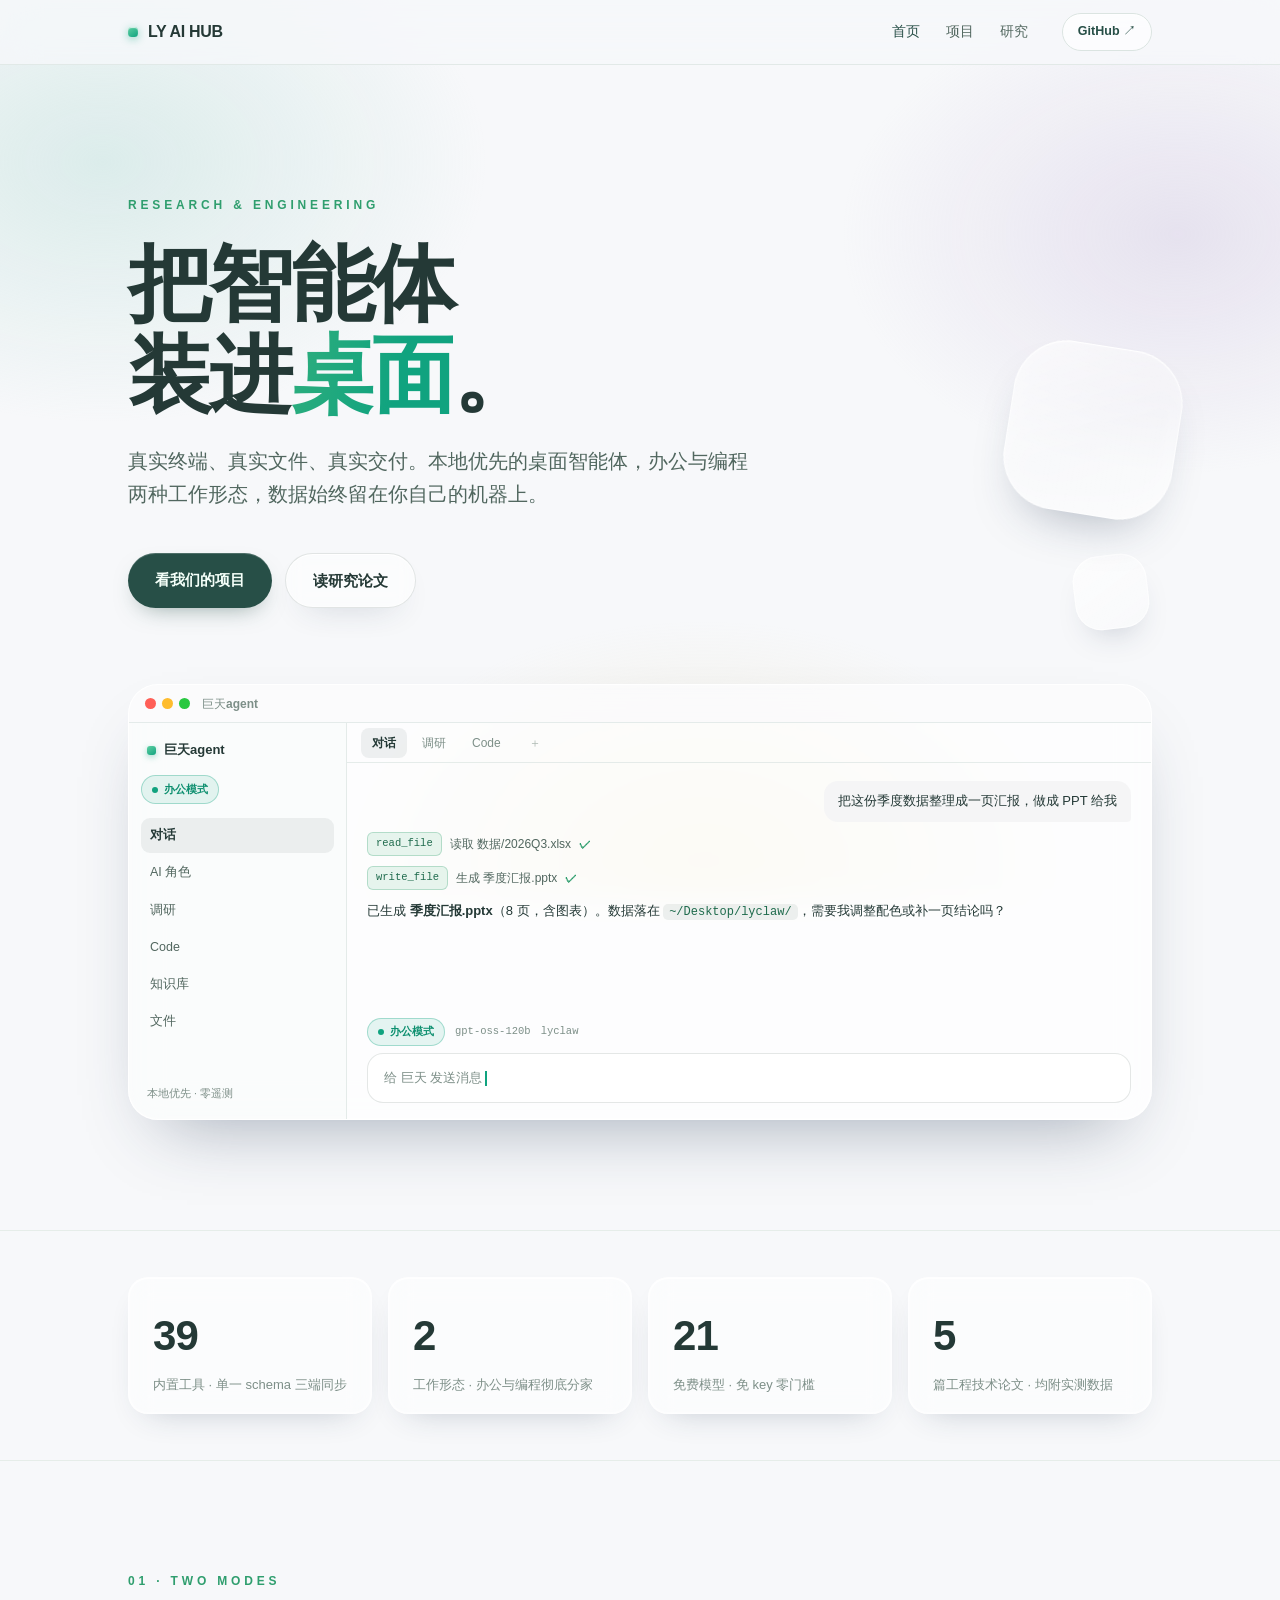
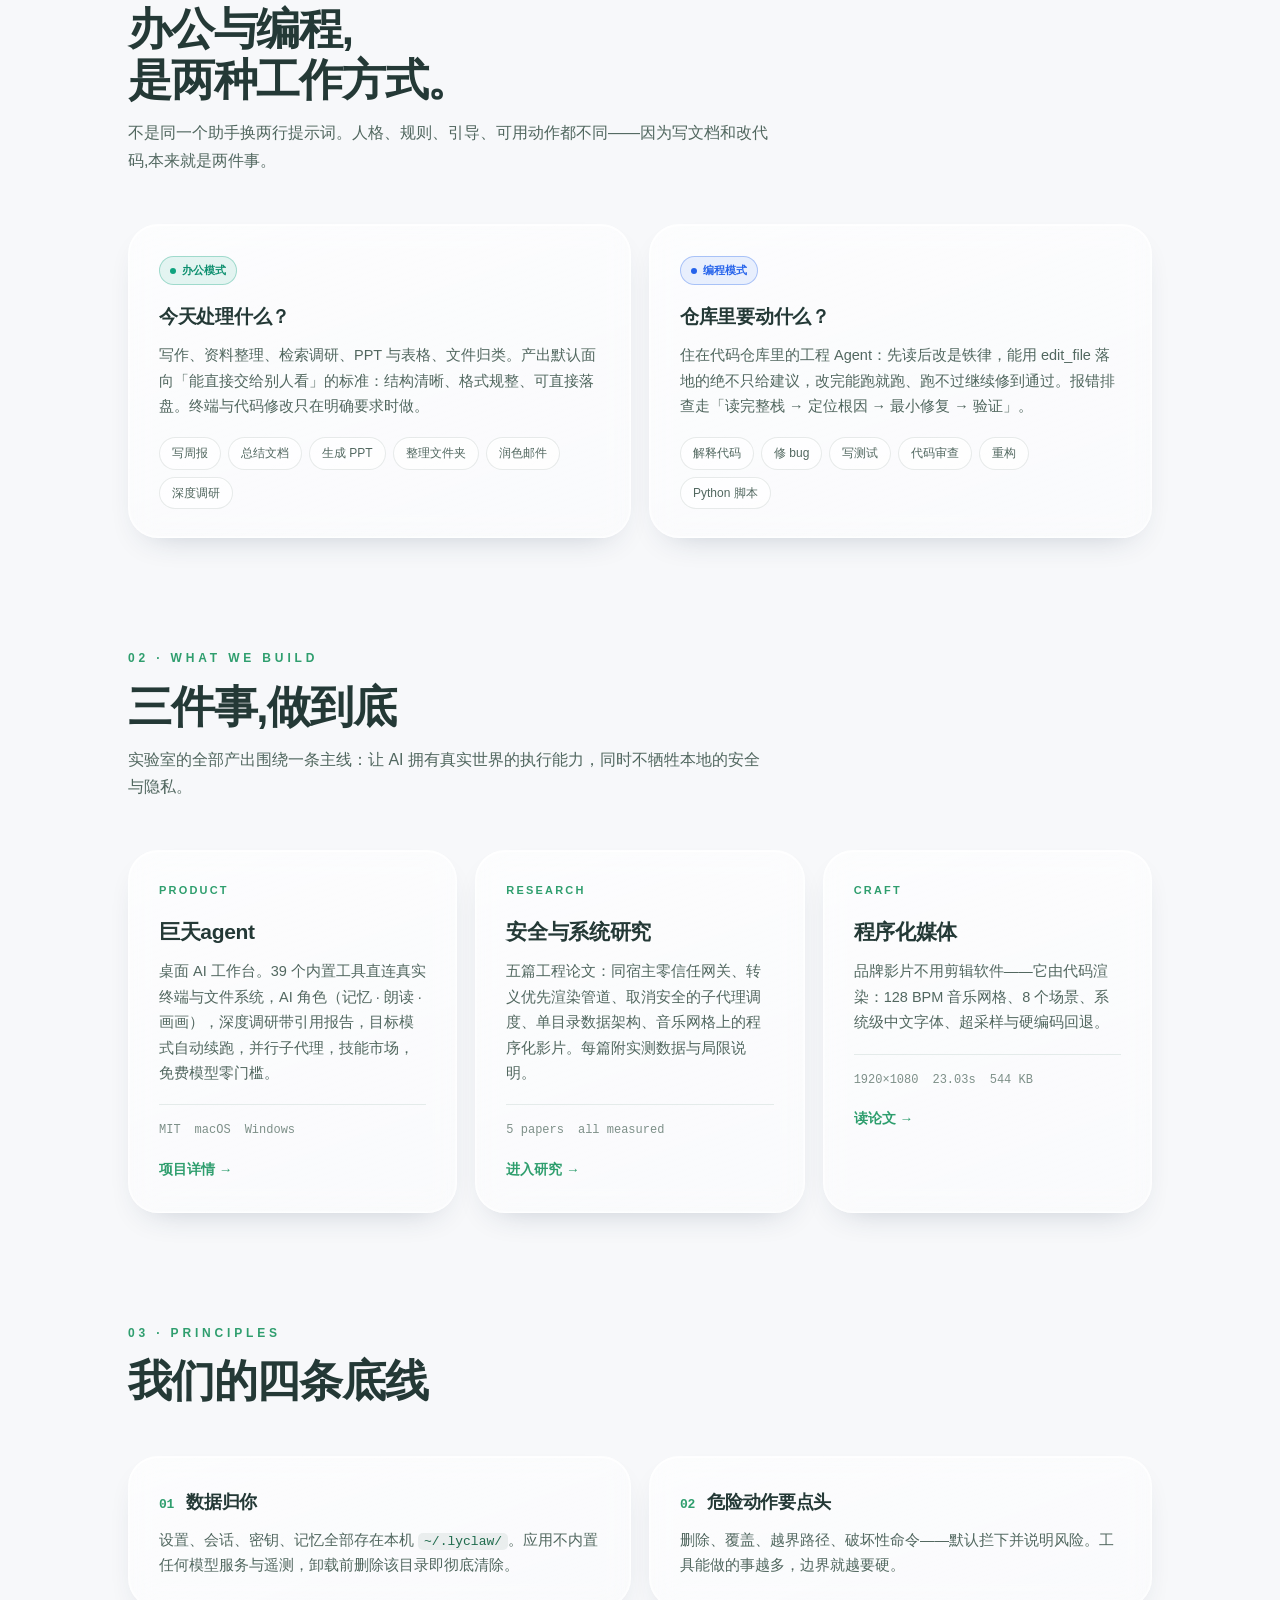
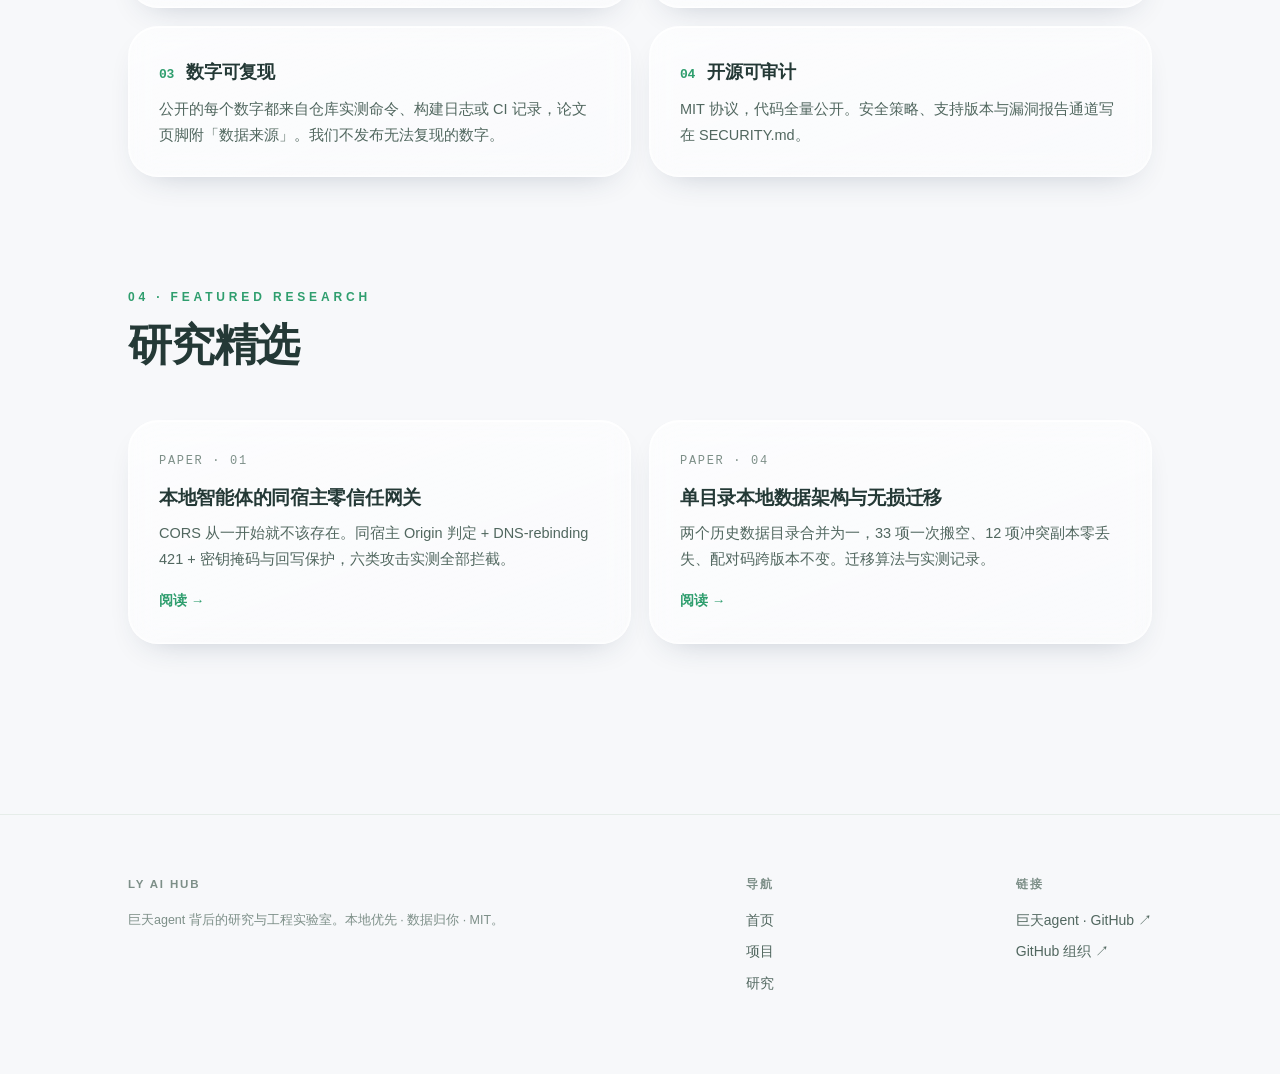
==== commit c4f26498: "改版:首页加入产品真身与双模式叙事 此前首页是纯文字卡片，访客看不到产品长什么样；且文案反复强调 「数字可溯源」，防御性口吻重，读起来像自证而非介绍。  - 新增产品窗口示意（按应用真实布局绘制：侧栏" ====
--- a/index.html
+++ b/index.html
@@ -4,7 +4,10 @@
 <meta charset="UTF-8">
 <meta name="viewport" content="width=device-width, initial-scale=1">
 <title>LY AI HUB — 桌面智能体与程序化媒体实验室</title>
-<meta name="description" content="LY AI HUB 是巨天agent 背后的研究与工程实验室：本地优先的桌面智能体、零信任安全网关、程序化品牌影片渲染。所有公开数字均可溯源。">
+<meta name="description" content="LY AI HUB 是巨天agent 背后的研究与工程实验室：本地优先的桌面智能体、零信任安全网关、程序化品牌影片渲染。">
+<meta property="og:title" content="LY AI HUB — 把智能体装进桌面">
+<meta property="og:description" content="本地优先的桌面智能体：真实的终端与文件系统、办公/编程双形态、并行子代理、零信任安全网关。">
+<meta property="og:type" content="website">
 <link rel="stylesheet" href="assets/style.css">
 </head>
 <body>
@@ -23,51 +26,111 @@
 
 <header class="hero">
   <div class="wrap">
-    <div class="kicker">LY AI HUB · Research &amp; Engineering</div>
+    <div class="kicker">Research &amp; Engineering</div>
     <h1>把智能体<br>装进<span class="g">桌面</span>。</h1>
-    <p class="sub">我们研究并建造本地优先的桌面智能体：真实的终端与文件系统、并行子代理、零信任安全网关，以及一台能自己画品牌影片的渲染机。每一个公开的数字，都能溯源。</p>
+    <p class="sub">真实终端、真实文件、真实交付。本地优先的桌面智能体，办公与编程两种工作形态，数据始终留在你自己的机器上。</p>
     <div class="cta">
       <a class="btn p" href="projects.html">看我们的项目</a>
       <a class="btn g" href="research.html">读研究论文</a>
     </div>
   </div>
+
+  <!-- 产品真身：按应用实际布局绘制（侧栏 / 标签页 / 对话 / 状态条） -->
+  <div class="wrap">
+    <div class="app-mock reveal" aria-label="巨天agent 界面示意">
+      <div class="am-bar">
+        <span class="am-lights"><i></i><i></i><i></i></span>
+        <span class="am-title">巨天agent</span>
+      </div>
+      <div class="am-body">
+        <aside class="am-side">
+          <div class="am-brand"><span class="am-dot"></span>巨天agent</div>
+          <div class="am-mode office"><span class="am-mdot"></span>办公模式</div>
+          <nav class="am-nav">
+            <span class="on">对话</span><span>AI 角色</span><span>调研</span><span>Code</span><span>知识库</span><span>文件</span>
+          </nav>
+          <div class="am-side-foot">本地优先 · 零遥测</div>
+        </aside>
+        <section class="am-main">
+          <div class="am-tabs"><span class="on">对话</span><span>调研</span><span>Code</span><span class="plus">＋</span></div>
+          <div class="am-chat">
+            <div class="am-msg user">把这份季度数据整理成一页汇报，做成 PPT 给我</div>
+            <div class="am-tool"><span class="am-tchip">read_file</span> 读取 数据/2026Q3.xlsx<span class="am-ok">✓</span></div>
+            <div class="am-tool"><span class="am-tchip">write_file</span> 生成 季度汇报.pptx<span class="am-ok">✓</span></div>
+            <div class="am-msg ai">已生成 <b>季度汇报.pptx</b>（8 页，含图表）。数据落在 <code>~/Desktop/lyclaw/</code>，需要我调整配色或补一页结论吗？</div>
+          </div>
+          <div class="am-composer">
+            <div class="am-status">
+              <span class="am-chip office"><span class="am-mdot"></span>办公模式</span>
+              <span>gpt-oss-120b</span><span>lyclaw</span>
+            </div>
+            <div class="am-input">给 巨天 发送消息<span class="am-caret"></span></div>
+          </div>
+        </section>
+      </div>
+    </div>
+  </div>
 </header>
 
 <div class="metrics">
   <div class="wrap">
     <div class="metric reveal"><div class="n">39</div><div class="l">内置工具 · 单一 schema 三端同步</div></div>
+    <div class="metric reveal"><div class="n">2</div><div class="l">工作形态 · 办公与编程彻底分家</div></div>
     <div class="metric reveal"><div class="n">21</div><div class="l">免费模型 · 免 key 零门槛</div></div>
     <div class="metric reveal"><div class="n">5</div><div class="l">篇工程技术论文 · 均附实测数据</div></div>
-    <div class="metric reveal"><div class="n"><em>23.03</em>s</div><div class="l">程序化渲染的品牌影片 · 544 KB</div></div>
   </div>
 </div>
 
 <section class="sec">
   <div class="wrap">
     <div class="sec-head reveal">
-      <div class="kicker">01 · What we build</div>
+      <div class="kicker">01 · Two modes</div>
+      <h2>办公与编程,<br>是两种工作方式。</h2>
+      <p>不是同一个助手换两行提示词。人格、规则、引导、可用动作都不同——因为写文档和改代码,本来就是两件事。</p>
+    </div>
+    <div class="grid c2">
+      <div class="card mode-card reveal">
+        <div class="mc-head"><span class="am-chip office"><span class="am-mdot"></span>办公模式</span></div>
+        <h3>今天处理什么？</h3>
+        <p>写作、资料整理、检索调研、PPT 与表格、文件归类。产出默认面向「能直接交给别人看」的标准：结构清晰、格式规整、可直接落盘。终端与代码修改只在明确要求时做。</p>
+        <div class="mc-chips"><span>写周报</span><span>总结文档</span><span>生成 PPT</span><span>整理文件夹</span><span>润色邮件</span><span>深度调研</span></div>
+      </div>
+      <div class="card mode-card reveal">
+        <div class="mc-head"><span class="am-chip coding"><span class="am-mdot"></span>编程模式</span></div>
+        <h3>仓库里要动什么？</h3>
+        <p>住在代码仓库里的工程 Agent：先读后改是铁律，能用 edit_file 落地的绝不只给建议，改完能跑就跑、跑不过继续修到通过。报错排查走「读完整栈 → 定位根因 → 最小修复 → 验证」。</p>
+        <div class="mc-chips"><span>解释代码</span><span>修 bug</span><span>写测试</span><span>代码审查</span><span>重构</span><span>Python 脚本</span></div>
+      </div>
+    </div>
+  </div>
+</section>
+
+<section class="sec" style="padding-top:0">
+  <div class="wrap">
+    <div class="sec-head reveal">
+      <div class="kicker">02 · What we build</div>
       <h2>三件事,做到底</h2>
-      <p>实验室的全部产出围绕一条主线:让 AI 拥有真实世界的执行能力,同时不牺牲本地的安全与隐私。</p>
+      <p>实验室的全部产出围绕一条主线：让 AI 拥有真实世界的执行能力，同时不牺牲本地的安全与隐私。</p>
     </div>
     <div class="grid c3">
       <div class="card reveal">
         <span class="tag">Product</span>
         <h3>巨天agent</h3>
-        <p>桌面 AI 工作台。39 个内置工具直连真实终端与文件系统,AI 角色(记忆·朗读·画画),深度调研带引用报告,目标模式自动续跑,并行子代理,技能市场,免费模型零门槛。MIT 开源。</p>
-        <div class="meta"><span>v11.0.2</span><span>MIT</span><span>macOS · Windows</span></div>
+        <p>桌面 AI 工作台。39 个内置工具直连真实终端与文件系统，AI 角色（记忆 · 朗读 · 画画），深度调研带引用报告，目标模式自动续跑，并行子代理，技能市场，免费模型零门槛。</p>
+        <div class="meta"><span>MIT</span><span>macOS</span><span>Windows</span></div>
         <a class="go" href="projects.html">项目详情 →</a>
       </div>
       <div class="card reveal">
         <span class="tag">Research</span>
         <h3>安全与系统研究</h3>
-        <p>五篇工程论文:同宿主零信任网关、转义优先渲染管道、取消安全的子代理调度、单目录数据架构、音乐网格上的程序化影片。每篇附实测数据与局限说明。</p>
+        <p>五篇工程论文：同宿主零信任网关、转义优先渲染管道、取消安全的子代理调度、单目录数据架构、音乐网格上的程序化影片。每篇附实测数据与局限说明。</p>
         <div class="meta"><span>5 papers</span><span>all measured</span></div>
         <a class="go" href="research.html">进入研究 →</a>
       </div>
       <div class="card reveal">
         <span class="tag">Craft</span>
         <h3>程序化媒体</h3>
-        <p>品牌影片不用剪辑软件——它由代码渲染:128 BPM 音乐网格、8 个场景、系统级中文字体、超采样与硬编码回退。交付 1920×1080、544 KB。</p>
+        <p>品牌影片不用剪辑软件——它由代码渲染：128 BPM 音乐网格、8 个场景、系统级中文字体、超采样与硬编码回退。</p>
         <div class="meta"><span>1920×1080</span><span>23.03s</span><span>544 KB</span></div>
         <a class="go" href="research/p5-bpm-film-engine.html">读论文 →</a>
       </div>
@@ -78,30 +141,49 @@
 <section class="sec" style="padding-top:0">
   <div class="wrap">
     <div class="sec-head reveal">
-      <div class="kicker">02 · Featured research</div>
+      <div class="kicker">03 · Principles</div>
+      <h2>我们的四条底线</h2>
+    </div>
+    <div class="grid c2">
+      <div class="card princ reveal">
+        <h3><span class="pn">01</span>数据归你</h3>
+        <p>设置、会话、密钥、记忆全部存在本机 <code>~/.lyclaw/</code>。应用不内置任何模型服务与遥测，卸载前删除该目录即彻底清除。</p>
+      </div>
+      <div class="card princ reveal">
+        <h3><span class="pn">02</span>危险动作要点头</h3>
+        <p>删除、覆盖、越界路径、破坏性命令——默认拦下并说明风险。工具能做的事越多，边界就越要硬。</p>
+      </div>
+      <div class="card princ reveal">
+        <h3><span class="pn">03</span>数字可复现</h3>
+        <p>公开的每个数字都来自仓库实测命令、构建日志或 CI 记录，论文页脚附「数据来源」。我们不发布无法复现的数字。</p>
+      </div>
+      <div class="card princ reveal">
+        <h3><span class="pn">04</span>开源可审计</h3>
+        <p>MIT 协议，代码全量公开。安全策略、支持版本与漏洞报告通道写在 SECURITY.md。</p>
+      </div>
+    </div>
+  </div>
+</section>
+
+<section class="sec" style="padding-top:0">
+  <div class="wrap">
+    <div class="sec-head reveal">
+      <div class="kicker">04 · Featured research</div>
       <h2>研究精选</h2>
     </div>
     <div class="grid c2">
       <a class="card rcard reveal" href="research/p1-zero-trust-gateway.html">
         <span class="no">PAPER · 01</span>
         <h3>本地智能体的同宿主零信任网关</h3>
-        <p>CORS 从一开始就不该存在。同宿主 Origin 判定 + DNS-rebinding 421 + 密钥掩码与回写保护,六类攻击实测全部拦截。</p>
+        <p>CORS 从一开始就不该存在。同宿主 Origin 判定 + DNS-rebinding 421 + 密钥掩码与回写保护，六类攻击实测全部拦截。</p>
         <span class="go">阅读 →</span>
       </a>
       <a class="card rcard reveal" href="research/p4-single-dir-data.html">
         <span class="no">PAPER · 04</span>
         <h3>单目录本地数据架构与无损迁移</h3>
-        <p>两个历史数据目录合并为一,33 项一次搬空、12 项冲突副本零丢失、配对码跨版本不变。迁移算法与实测记录。</p>
+        <p>两个历史数据目录合并为一，33 项一次搬空、12 项冲突副本零丢失、配对码跨版本不变。迁移算法与实测记录。</p>
         <span class="go">阅读 →</span>
       </a>
-    </div>
-  </div>
-</section>
-
-<section class="sec" style="padding-top:0">
-  <div class="wrap">
-    <div class="callout reveal">
-      <b>数据说明</b> — 本站展示的每一个数字均可溯源:仓库实测命令与输出、构建日志、CI 运行记录、npm audit 报告。各论文页脚附「数据来源」小节。我们不发布无法复现的数字。
     </div>
   </div>
 </section>
--- a/assets/style.css
+++ b/assets/style.css
@@ -221,6 +221,98 @@
 }
 .callout b { color: var(--green-deep); }
 
+/* ── 产品窗口（hero 下方）:按应用真实布局绘制 ── */
+.app-mock {
+  margin-top: 76px; border-radius: var(--r-panel); overflow: hidden;
+  background: rgba(255, 255, 255, 0.72);
+  border: 1px solid rgba(255, 255, 255, 0.8);
+  box-shadow: var(--glass-hi), 0 34px 70px -34px rgba(33, 53, 82, 0.42);
+  backdrop-filter: blur(16px) saturate(1.3); -webkit-backdrop-filter: blur(16px) saturate(1.3);
+}
+.am-bar {
+  height: 38px; display: flex; align-items: center; gap: 12px; padding: 0 16px;
+  border-bottom: 1px solid rgba(219, 228, 225, 0.7); background: rgba(249, 250, 251, 0.7);
+}
+.am-lights { display: flex; gap: 6px; }
+.am-lights i { width: 11px; height: 11px; border-radius: 50%; background: #e3e6e5; }
+.am-lights i:nth-child(1) { background: #ff5f57; }
+.am-lights i:nth-child(2) { background: #febc2e; }
+.am-lights i:nth-child(3) { background: #28c840; }
+.am-title { font-size: 12px; color: var(--ink-3); font-weight: 550; }
+.am-body { display: grid; grid-template-columns: 218px 1fr; min-height: 396px; }
+
+.am-side {
+  border-right: 1px solid rgba(219, 228, 225, 0.7);
+  background: rgba(249, 250, 251, 0.6); padding: 16px 12px; display: flex; flex-direction: column; gap: 14px;
+}
+.am-brand { font-size: 13px; font-weight: 650; display: flex; align-items: center; gap: 8px; padding: 0 6px; }
+.am-dot { width: 9px; height: 9px; border-radius: 3px; background: linear-gradient(145deg, #5fd0a2, var(--green)); box-shadow: 0 2px 6px rgba(16,163,127,.4); }
+.am-nav { display: flex; flex-direction: column; gap: 2px; }
+.am-nav span { font-size: 12.5px; color: var(--ink-2); padding: 7px 9px; border-radius: 9px; }
+.am-nav span.on { background: rgba(36, 57, 54, 0.07); color: var(--ink); font-weight: 600; }
+.am-side-foot { margin-top: auto; font-size: 10.5px; color: var(--ink-3); padding: 0 6px; }
+
+.am-main { display: flex; flex-direction: column; min-width: 0; }
+.am-tabs {
+  height: 40px; display: flex; align-items: center; gap: 4px; padding: 0 14px;
+  border-bottom: 1px solid rgba(219, 228, 225, 0.7); font-size: 12px; color: var(--ink-3);
+}
+.am-tabs span { padding: 5px 11px; border-radius: 8px; }
+.am-tabs span.on { background: rgba(36, 57, 54, 0.07); color: var(--ink); font-weight: 600; }
+.am-tabs .plus { margin-left: 2px; opacity: 0.6; }
+.am-chat { flex: 1; padding: 18px 20px; display: flex; flex-direction: column; gap: 10px; }
+.am-msg { font-size: 13px; line-height: 1.75; max-width: 84%; }
+.am-msg.user {
+  align-self: flex-end; background: rgba(244, 244, 245, 0.9); color: var(--ink);
+  padding: 9px 14px; border-radius: 14px 14px 4px 14px;
+}
+.am-msg.ai { color: var(--ink); }
+.am-msg.ai b { font-weight: 650; }
+.am-msg code { font-family: var(--mono); font-size: 12px; background: rgba(39, 79, 71, 0.08); padding: 1px 6px; border-radius: 5px; color: var(--green-ink); }
+.am-tool { display: flex; align-items: center; gap: 8px; font-size: 12px; color: var(--ink-2); }
+.am-tchip {
+  font-family: var(--mono); font-size: 10.5px; color: var(--green-ink);
+  background: rgba(82, 187, 131, 0.13); border: 1px solid rgba(47, 158, 110, 0.28);
+  padding: 2px 8px; border-radius: 6px;
+}
+.am-ok { color: var(--green-2); font-weight: 700; }
+.am-composer { padding: 0 20px 16px; }
+.am-status { display: flex; align-items: center; gap: 10px; font-size: 10.5px; color: var(--ink-3); padding-bottom: 7px; font-family: var(--mono); }
+.am-input {
+  border: 1px solid rgba(36, 57, 54, 0.12); border-radius: 16px;
+  padding: 13px 16px; font-size: 13px; color: var(--ink-3);
+  background: rgba(255, 255, 255, 0.72); box-shadow: inset 0 1px 0 rgba(255, 255, 255, 0.9);
+  display: flex; align-items: center;
+}
+.am-caret { width: 1.5px; height: 15px; background: var(--green); margin-left: 3px; animation: blink 1.15s step-end infinite; }
+@keyframes blink { 50% { opacity: 0; } }
+
+/* 模式徽章（产品窗口与模式卡片共用；色与应用内一致：办公绿 / 编程蓝） */
+.am-mode, .am-chip {
+  display: inline-flex; align-items: center; gap: 6px; font-size: 11px; font-weight: 600;
+  padding: 4px 10px; border-radius: 999px; width: fit-content;
+}
+.am-mdot { width: 6px; height: 6px; border-radius: 50%; }
+.am-chip.office, .am-mode.office { background: rgba(16, 163, 127, 0.1); border: 1px solid rgba(16, 163, 127, 0.32); color: #0d8f6f; }
+.am-chip.office .am-mdot, .am-mode.office .am-mdot { background: #10a37f; }
+.am-chip.coding, .am-mode.coding { background: rgba(37, 99, 235, 0.09); border: 1px solid rgba(37, 99, 235, 0.32); color: #2563eb; }
+.am-chip.coding .am-mdot, .am-mode.coding .am-mdot { background: #2563eb; }
+
+/* ── 双模式对比卡 ── */
+.mode-card .mc-head { margin-bottom: 16px; }
+.mode-card h3 { font-size: 19px; margin-bottom: 10px; }
+.mc-chips { display: flex; flex-wrap: wrap; gap: 7px; margin-top: 18px; }
+.mc-chips span {
+  font-size: 12px; color: var(--ink-2); background: rgba(255, 255, 255, 0.62);
+  border: 1px solid rgba(36, 57, 54, 0.1); padding: 5px 12px; border-radius: 999px;
+  box-shadow: inset 0 1px 0 rgba(255, 255, 255, 0.85);
+}
+
+/* ── 原则卡 ── */
+.card.princ h3 { display: flex; align-items: baseline; gap: 12px; font-size: 18px; }
+.card.princ .pn { font-family: var(--mono); font-size: 13px; color: var(--green-2); font-weight: 650; }
+.card.princ code { font-family: var(--mono); font-size: 13px; background: rgba(39, 79, 71, 0.08); padding: 1px 6px; border-radius: 5px; color: var(--green-ink); }
+
 /* ── 论文页 ───────────────────────────────────── */
 .paper-hero {
   padding: 120px 0 70px; position: relative; overflow: hidden;
@@ -342,4 +434,8 @@
   .hero::after { width: 120px; height: 120px; border-radius: 40px; right: 5%; opacity: 0.85; }
   .hero::before { display: none; }
   .sec { padding: 80px 0; }
-}
+  /* 产品窗口：窄屏收起侧栏，只留主区，避免压缩成不可读的窄条 */
+  .app-mock { margin-top: 52px; }
+  .am-body { grid-template-columns: 1fr; min-height: 340px; }
+  .am-side { display: none; }
+}
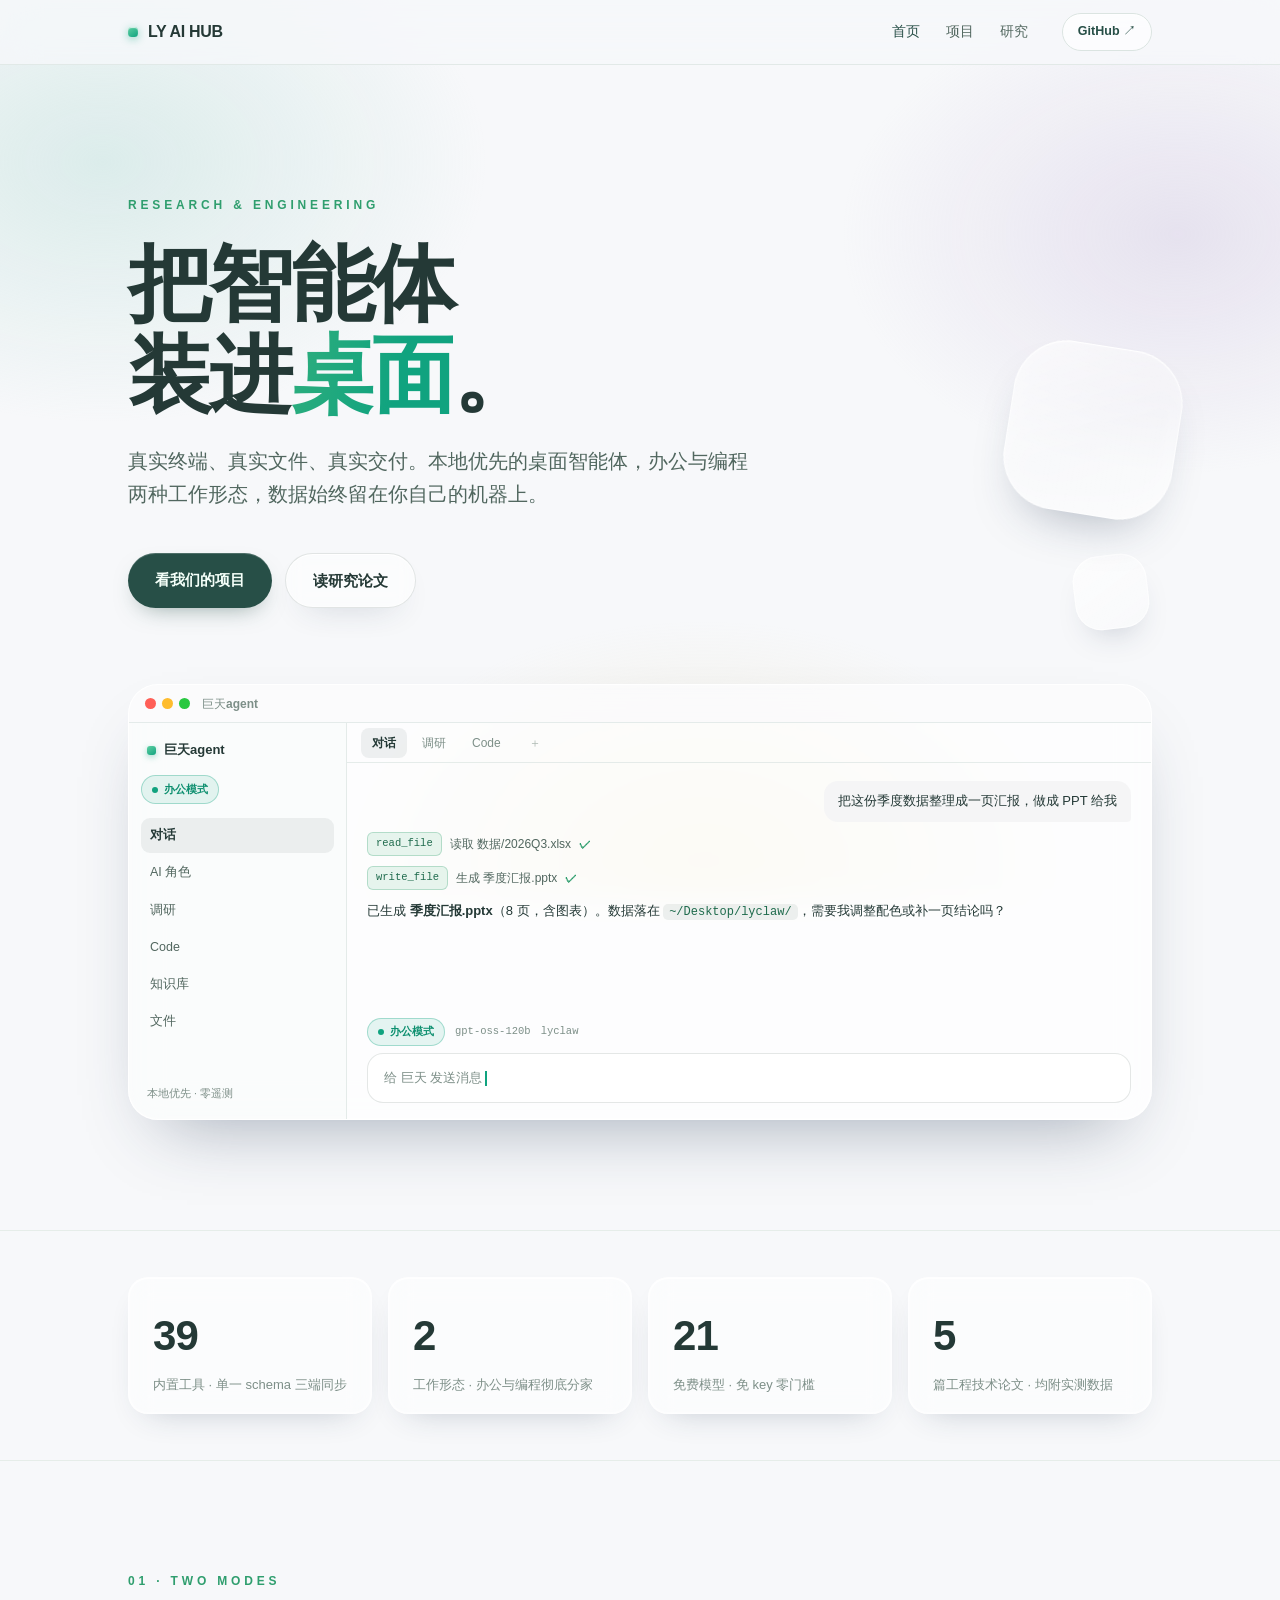
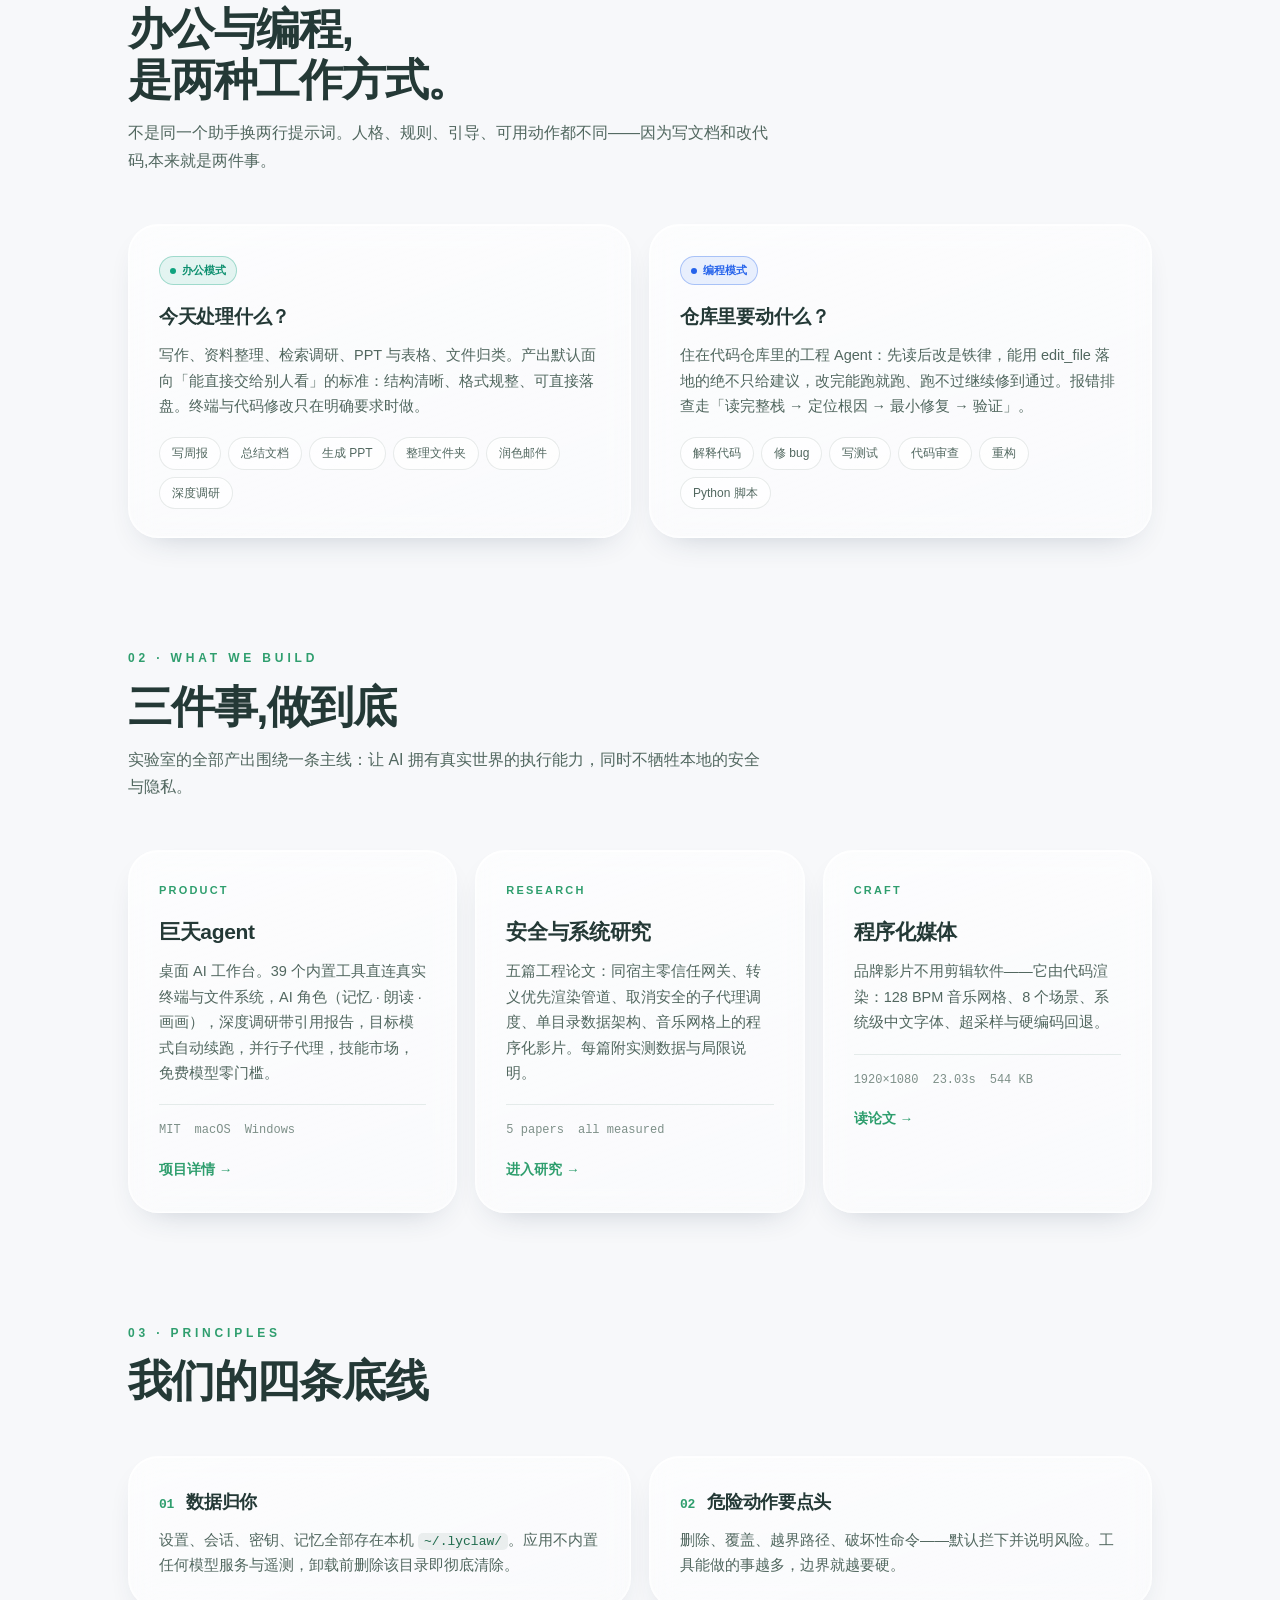
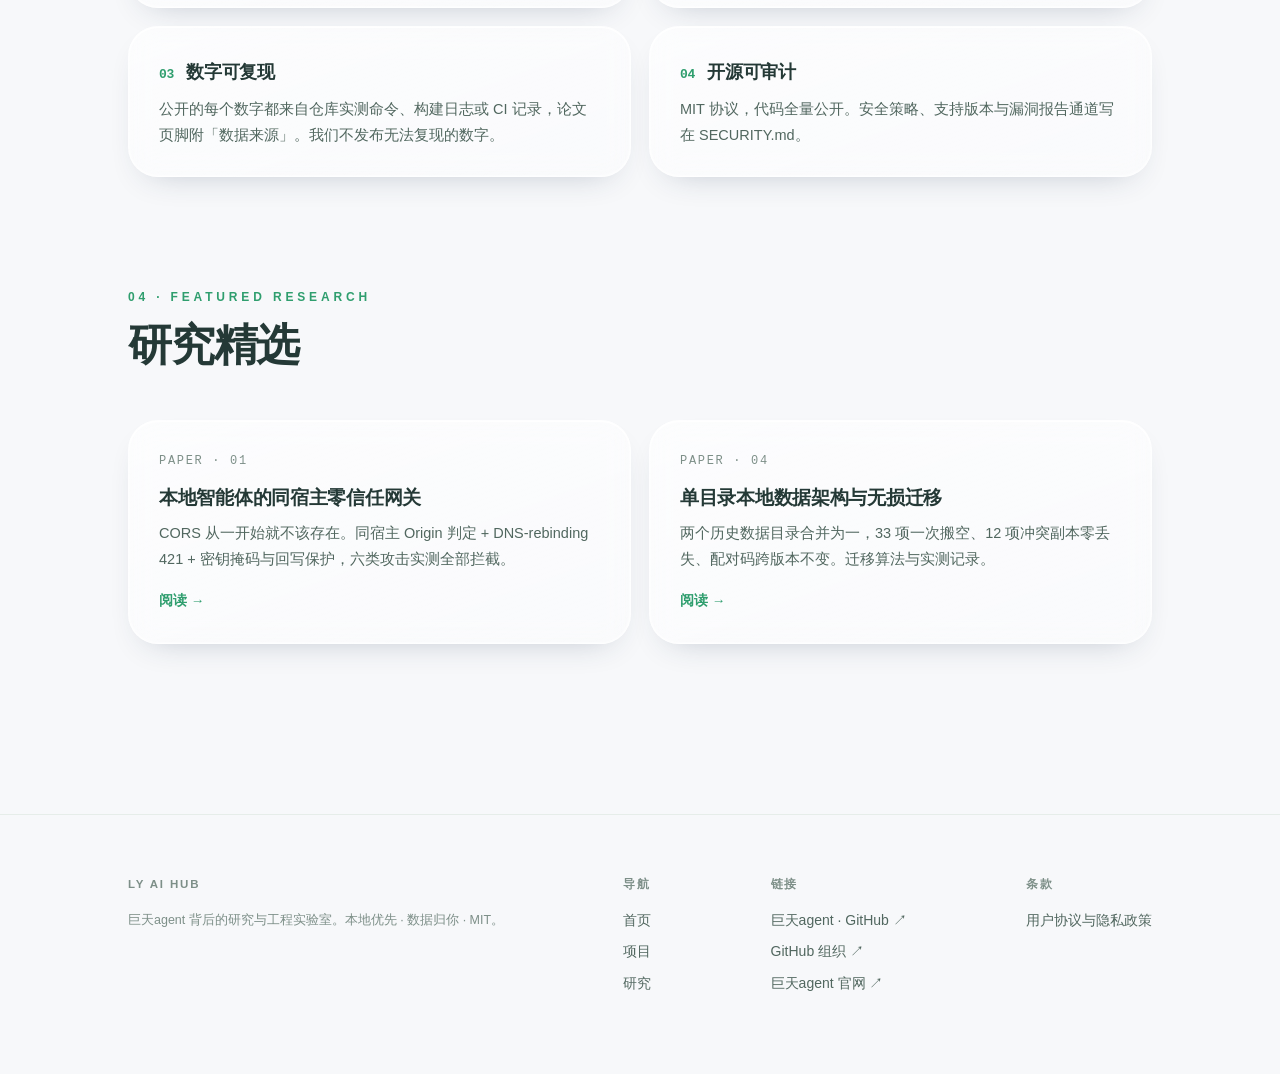
==== commit 4ebabf1b: "feat(site): 新增协议页,全站页脚接入协议入口与官网互链 - 新增 legal.html:用户协议与隐私政策全文,由 Agent 官网的   src/shared/legal.ts 单源生成" ====
--- a/index.html
+++ b/index.html
@@ -204,6 +204,10 @@
       <b>链接</b>
       <a href="https://github.com/deepseekv5/jutian-agent" target="_blank" rel="noopener">巨天agent · GitHub ↗</a>
       <a href="https://github.com/deepseekv5" target="_blank" rel="noopener">GitHub 组织 ↗</a>
+      <a href="https://deepseekv5.github.io/jutian-agent/" target="_blank" rel="noopener">巨天agent 官网 ↗</a>
+    </div>
+    <div class="col"><b>条款</b>
+      <a href="legal.html">用户协议与隐私政策</a>
     </div>
   </div>
 </footer>
